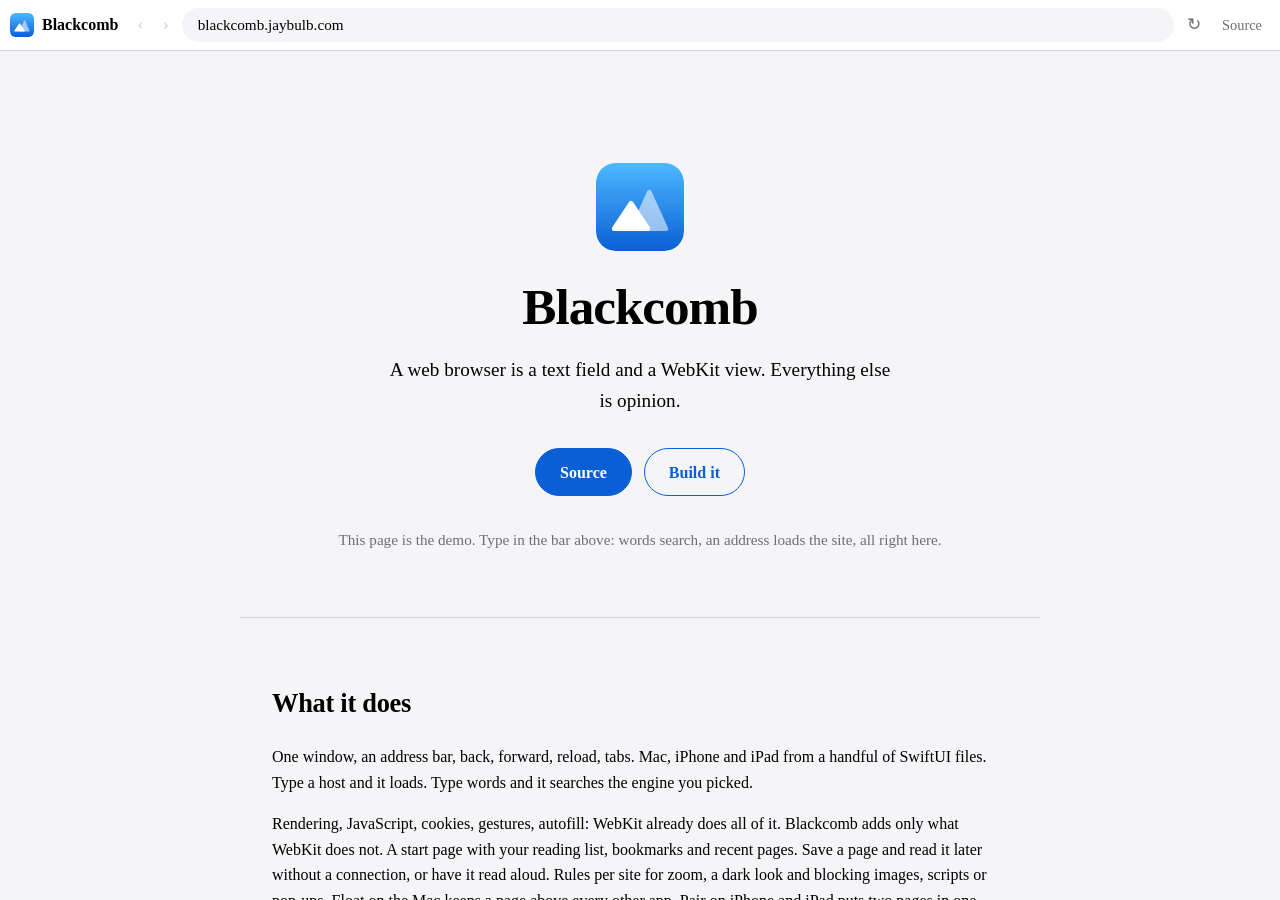
==== landing/index.html @ 0fa25cb9 "Blue mountain icon (Icon Composer, two layers), landing in the Apple system Icon: two peaks, back pe" ====
<!DOCTYPE html>
<html lang="en">
<head>
<meta charset="UTF-8">
<meta name="viewport" content="width=device-width, initial-scale=1.0">
<title>Blackcomb — a web browser</title>
<meta name="description" content="A WebKit browser for Mac, iPhone and iPad. Address bar, back, forward, reload, tabs. Nothing else until there's a reason. This page is the demo.">
<meta name="theme-color" content="#f5f5f7">
<meta property="og:title" content="Blackcomb — a web browser">
<meta property="og:description" content="A text field and a WebKit view. Mac, iPhone, iPad.">
<meta property="og:type" content="website">
<meta property="og:url" content="https://blackcomb.jaybulb.com">
<meta name="twitter:card" content="summary_large_image">
<meta name="twitter:title" content="Blackcomb — a web browser">
<meta name="twitter:description" content="A text field and a WebKit view. Mac, iPhone, iPad.">
<link rel="canonical" href="https://blackcomb.jaybulb.com">
<link rel="icon" href="icon.svg" type="image/svg+xml">
<style>
@import url("https://jaybulb.com/tokens.css");
:root{--ink:#1d1d1f;--paper:#f5f5f7;--bar:#fff;--field:#f5f5f7;--dim:#6e6e73;--border:#d2d2d7;--accent:#0a5fd6;}
@media (prefers-color-scheme: dark){:root:not([data-theme="light"]){--bar:#1c1c1e;--field:#2c2c2e;--dim:#98989d;--border:#38383a;--accent:#2997ff;}}
:root[data-theme="dark"]{--bar:#1c1c1e;--field:#2c2c2e;--dim:#98989d;--border:#38383a;--accent:#2997ff;}
*{margin:0;padding:0;box-sizing:border-box}
html,body{height:100%}
body{background:var(--bg);color:var(--text);font-family:var(--font-body);-webkit-font-smoothing:antialiased;display:flex;flex-direction:column}
.bar{display:flex;align-items:center;gap:6px;padding:8px 10px;background:var(--bar);border-bottom:1px solid var(--border);flex:none}
.bar .brand{display:flex;align-items:center;gap:8px;font-weight:600;margin-right:6px;color:var(--text);text-decoration:none}
.bar .brand img{width:24px;height:24px;border-radius:22%}
.bar button{background:none;border:0;color:var(--dim);font:inherit;font-size:1.05rem;cursor:pointer;padding:4px 7px;border-radius:6px;line-height:1}
.bar button:hover{background:var(--field);color:var(--text)}
.bar button:disabled{opacity:.35;cursor:default;background:none}
.bar input{flex:1;min-width:0;background:var(--field);border:0;border-radius:999px;padding:8px 16px;color:var(--text);font:inherit;font-size:.95rem;outline:none}
.bar input:focus{box-shadow:0 0 0 4px color-mix(in srgb,var(--accent) 30%,transparent)}
.bar .src{color:var(--dim);font-size:.9rem;text-decoration:none;padding:4px 8px;border-radius:6px}
.bar .src:hover{background:var(--field);color:var(--text)}
iframe{flex:1;width:100%;border:0;background:#fff}
@media (max-width:560px){.bar .brand span,.bar .src{display:none}}
</style>
</head>
<body>
<form class="bar" id="bar" role="navigation" aria-label="Browser bar">
  <a class="brand" href="/" aria-label="Blackcomb home"><img src="icon.svg" alt=""><span>Blackcomb</span></a>
  <button type="button" id="back" aria-label="Back">‹</button>
  <button type="button" id="fwd" aria-label="Forward">›</button>
  <input id="addr" value="blackcomb.jaybulb.com" aria-label="Search or enter address" autocomplete="off" autocapitalize="off" spellcheck="false" placeholder="Search or enter address">
  <button type="submit" id="go" aria-label="Reload">↻</button>
  <a class="src" href="https://github.com/nulljosh/blackcomb">Source</a>
</form>
<iframe id="page" src="start.html" title="Blackcomb" sandbox="allow-scripts allow-forms allow-popups allow-top-navigation-by-user-activation"></iframe>
<script>
// Mirrors resolve() in BlackcombApp.swift; Wikipedia stands in for the search engine because DuckDuckGo refuses framing.
function resolve(s){s=s.trim();if(!s)return null;if(s.includes('://'))return s;if(!s.includes(' ')&&s.includes('.'))return 'https://'+s;return 'https://en.wikipedia.org/wiki/Special:Search?search='+encodeURIComponent(s)}
const f=document.getElementById('bar'),a=document.getElementById('addr'),p=document.getElementById('page');
const hist=['start.html'];let i=0;
// Any address loads through /go, which strips the headers that block framing (see worker/index.js). Search stays on Wikipedia.
function show(u){p.removeAttribute('srcdoc');p.src=u==='start.html'?u:'/go?u='+encodeURIComponent(u);a.value=u==='start.html'?'blackcomb.jaybulb.com':u.replace(/^https?:\/\//,'');document.getElementById('back').disabled=i===0;document.getElementById('fwd').disabled=i===hist.length-1}
function nav(u){hist.splice(i+1);hist.push(u);i=hist.length-1;show(u);a.blur()}
f.addEventListener('submit',e=>{e.preventDefault();const u=resolve(a.value);if(u)nav(u)});
addEventListener('message',e=>{const u=e.data&&e.data.blackcomb;if(e.source===p.contentWindow&&typeof u==='string'&&/^https?:/.test(u))nav(u)});
document.getElementById('back').addEventListener('click',()=>{if(i>0){i--;show(hist[i])}});
document.getElementById('fwd').addEventListener('click',()=>{if(i<hist.length-1){i++;show(hist[i])}});
a.addEventListener('focus',()=>a.select());
show('start.html');
</script>
</body>
</html>
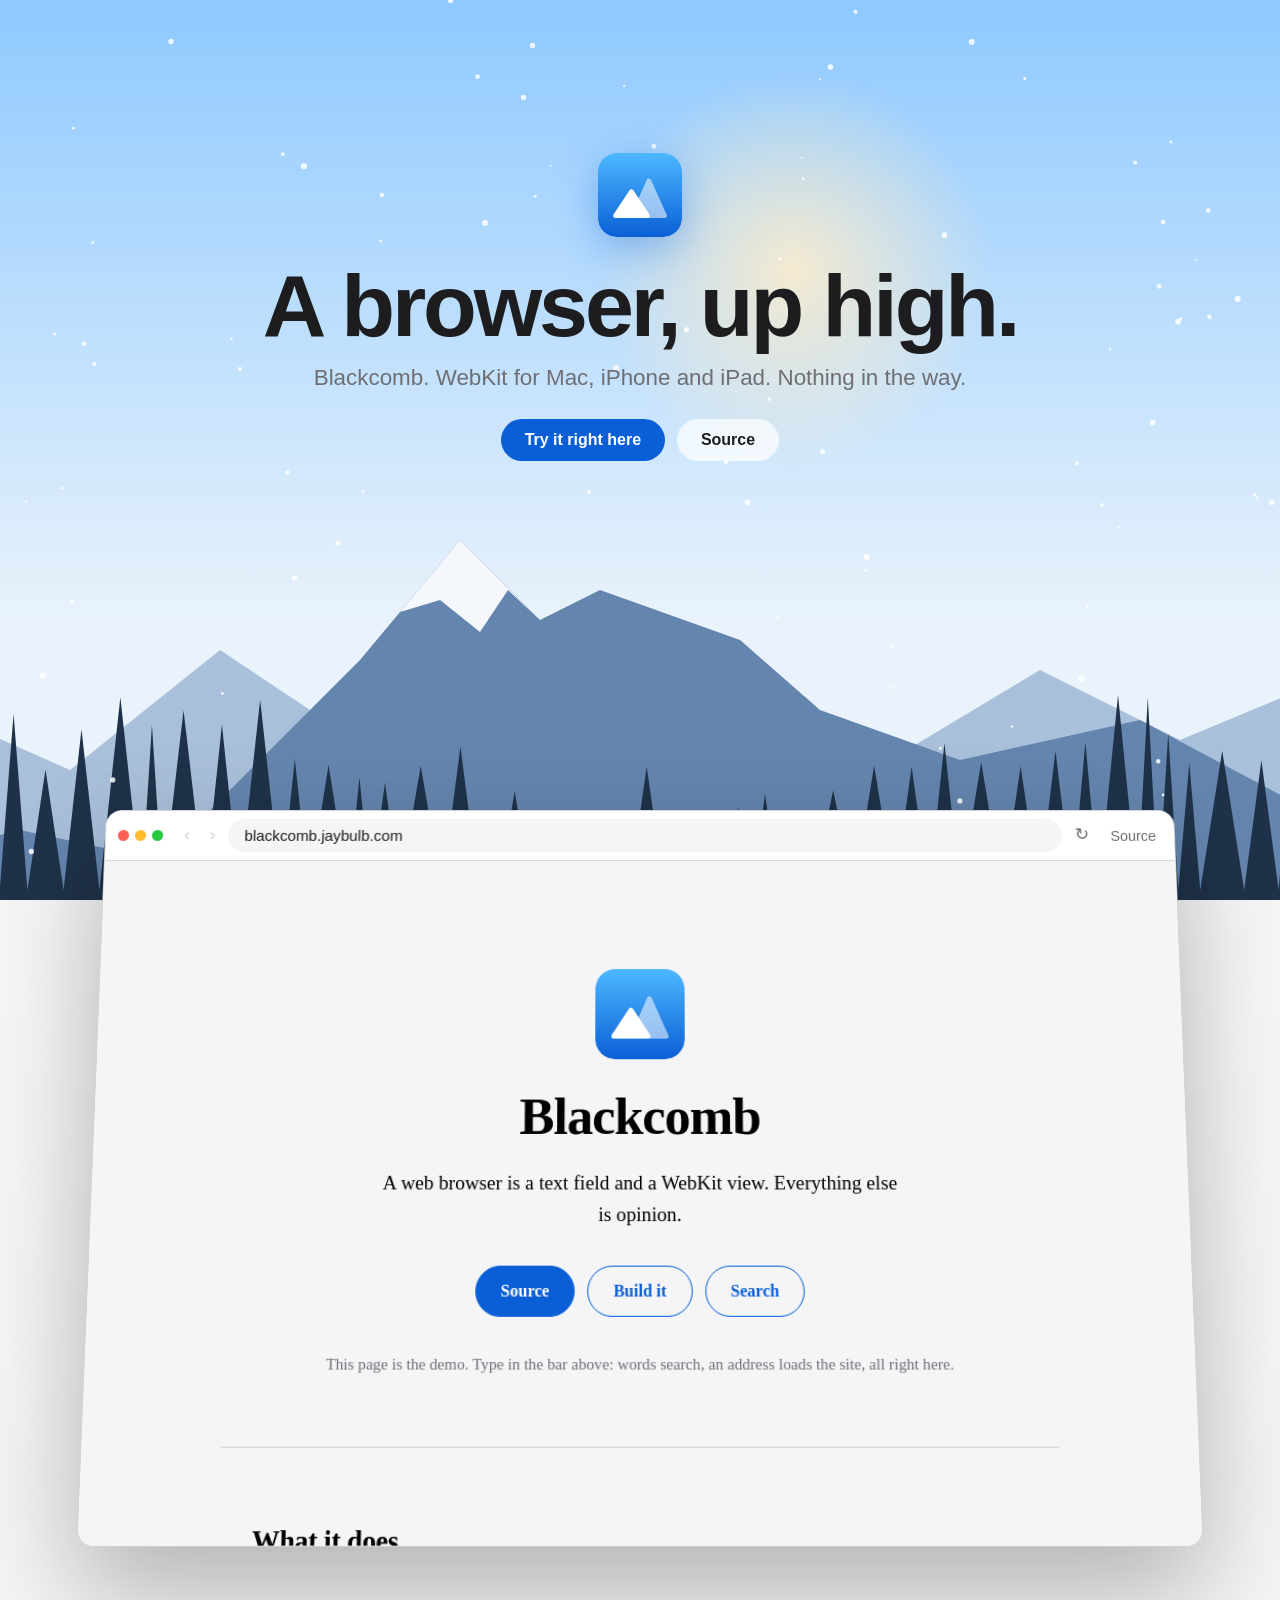
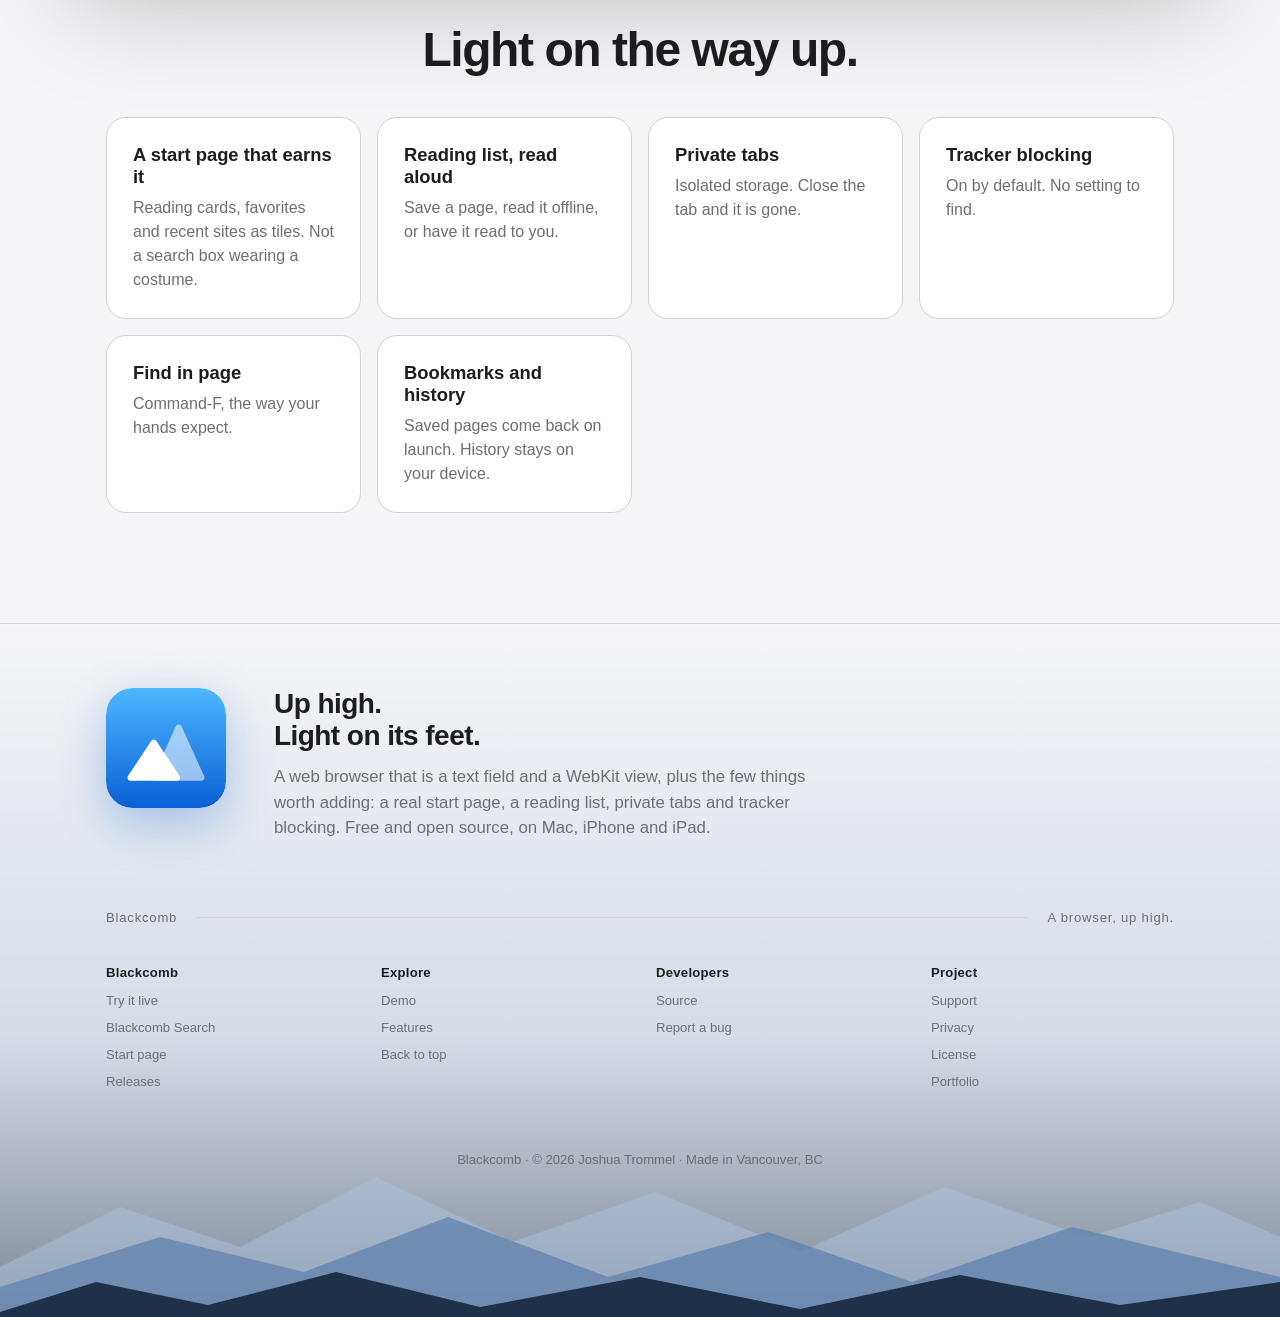
==== commit cc56525c: "Landing: mountain hero with parallax and snow, feature cards, shaded footer Co-Authored-By: Claude S" ====
--- a/landing/index.html
+++ b/landing/index.html
@@ -17,29 +17,93 @@
 <link rel="icon" href="icon.svg" type="image/svg+xml">
 <style>
 @import url("https://jaybulb.com/tokens.css");
-:root{--ink:#1d1d1f;--paper:#f5f5f7;--bar:#fff;--field:#f5f5f7;--dim:#6e6e73;--border:#d2d2d7;--accent:#0a5fd6;}
-@media (prefers-color-scheme: dark){:root:not([data-theme="light"]){--bar:#1c1c1e;--field:#2c2c2e;--dim:#98989d;--border:#38383a;--accent:#2997ff;}}
-:root[data-theme="dark"]{--bar:#1c1c1e;--field:#2c2c2e;--dim:#98989d;--border:#38383a;--accent:#2997ff;}
+:root{--ink:#1d1d1f;--paper:#f5f5f7;--bar:#fff;--field:#f5f5f7;--dim:#6e6e73;--border:#d2d2d7;--accent:#0a5fd6;
+--sky1:#8ec9ff;--sky2:#eaf3fb;--far:#a9c0da;--mid:#6485ae;--snow:#f4f8fc;--near:#1e3148;--glow:rgba(255,236,200,.85)}
+@media (prefers-color-scheme: dark){:root:not([data-theme="light"]){--bar:#1c1c1e;--field:#2c2c2e;--dim:#98989d;--border:#38383a;--accent:#2997ff;--ink:#f5f5f7;--paper:#000;
+--sky1:#070d1f;--sky2:#26406e;--far:#2b3f66;--mid:#1c2b4a;--snow:#9fb4d6;--near:#070b14;--glow:rgba(120,160,255,.35)}}
+:root[data-theme="dark"]{--bar:#1c1c1e;--field:#2c2c2e;--dim:#98989d;--border:#38383a;--accent:#2997ff;--ink:#f5f5f7;--paper:#000;
+--sky1:#070d1f;--sky2:#26406e;--far:#2b3f66;--mid:#1c2b4a;--snow:#9fb4d6;--near:#070b14;--glow:rgba(120,160,255,.35)}
 *{margin:0;padding:0;box-sizing:border-box}
-html,body{height:100%}
-body{background:var(--bg);color:var(--text);font-family:var(--font-body);-webkit-font-smoothing:antialiased;display:flex;flex-direction:column}
+html{scroll-behavior:smooth}
+body{background:var(--paper);color:var(--ink);font-family:var(--font-body,-apple-system,BlinkMacSystemFont,"SF Pro Text",Helvetica,sans-serif);-webkit-font-smoothing:antialiased}
+a{color:inherit}
+/* hero */
+.hero{position:relative;height:100vh;min-height:560px;overflow:hidden;background:linear-gradient(var(--sky1),var(--sky2) 70%);isolation:isolate}
+.hero svg,.hero canvas{position:absolute;inset:0;width:100%;height:100%}
+.layer{will-change:transform;transform:translate3d(var(--x,0),var(--y,0),0)}
+.sun{position:absolute;left:62%;top:30%;width:46vmin;height:46vmin;margin:-23vmin;border-radius:50%;background:radial-gradient(var(--glow),transparent 68%);will-change:transform;transform:translate3d(var(--x,0),var(--y,0),0)}
+.far{fill:var(--far)}.mid{fill:var(--mid)}.cap{fill:var(--snow)}.near{fill:var(--near)}
+.copy{position:absolute;left:0;right:0;top:17vh;text-align:center;padding:0 16px;z-index:2;transform:translate3d(0,var(--y,0),0);opacity:var(--o,1);will-change:transform,opacity}
+.copy img{width:84px;height:84px;border-radius:22%;box-shadow:0 12px 40px rgba(10,95,214,.35)}
+h1{font-size:clamp(2.6rem,8vw,5.5rem);font-weight:700;letter-spacing:-.035em;line-height:1.02;margin-top:20px}
+.copy p{font-size:clamp(1.05rem,2.4vw,1.4rem);color:var(--dim);margin-top:14px}
+.cta{display:flex;gap:12px;justify-content:center;margin-top:28px;flex-wrap:wrap}
+.btn{display:inline-block;padding:12px 24px;border-radius:999px;font-weight:600;text-decoration:none;background:var(--accent);color:#fff}
+.btn.ghost{background:color-mix(in srgb,var(--bar) 70%,transparent);color:var(--ink);backdrop-filter:blur(14px);-webkit-backdrop-filter:blur(14px)}
+.hint{position:absolute;bottom:22px;left:0;right:0;text-align:center;font-size:.85rem;color:#fff;opacity:.8;z-index:2;animation:bob 2.4s ease-in-out infinite}
+@keyframes bob{50%{transform:translateY(6px)}}
+/* demo window */
+.demo{max-width:1100px;margin:-90px auto 0;padding:0 16px;position:relative;z-index:3}
+.win{height:min(78vh,720px);display:flex;flex-direction:column;border-radius:16px;overflow:hidden;border:1px solid var(--border);background:var(--bar);box-shadow:0 40px 100px rgba(0,0,0,.28);transform:perspective(1400px) rotateX(var(--tilt,0deg));transform-origin:50% 0}
 .bar{display:flex;align-items:center;gap:6px;padding:8px 10px;background:var(--bar);border-bottom:1px solid var(--border);flex:none}
-.bar .brand{display:flex;align-items:center;gap:8px;font-weight:600;margin-right:6px;color:var(--text);text-decoration:none}
-.bar .brand img{width:24px;height:24px;border-radius:22%}
+.dots{display:flex;gap:6px;margin:0 8px 0 2px}.dots i{width:11px;height:11px;border-radius:50%;background:#ff5f57}.dots i:nth-child(2){background:#febc2e}.dots i:nth-child(3){background:#28c840}
 .bar button{background:none;border:0;color:var(--dim);font:inherit;font-size:1.05rem;cursor:pointer;padding:4px 7px;border-radius:6px;line-height:1}
-.bar button:hover{background:var(--field);color:var(--text)}
+.bar button:hover{background:var(--field);color:var(--ink)}
 .bar button:disabled{opacity:.35;cursor:default;background:none}
-.bar input{flex:1;min-width:0;background:var(--field);border:0;border-radius:999px;padding:8px 16px;color:var(--text);font:inherit;font-size:.95rem;outline:none}
+.bar input{flex:1;min-width:0;background:var(--field);border:0;border-radius:999px;padding:8px 16px;color:var(--ink);font:inherit;font-size:.95rem;outline:none}
 .bar input:focus{box-shadow:0 0 0 4px color-mix(in srgb,var(--accent) 30%,transparent)}
 .bar .src{color:var(--dim);font-size:.9rem;text-decoration:none;padding:4px 8px;border-radius:6px}
-.bar .src:hover{background:var(--field);color:var(--text)}
+.bar .src:hover{background:var(--field);color:var(--ink)}
 iframe{flex:1;width:100%;border:0;background:#fff}
-@media (max-width:560px){.bar .brand span,.bar .src{display:none}}
+/* features */
+.feat{max-width:1100px;margin:110px auto 0;padding:0 16px}
+.feat h2{font-size:clamp(1.8rem,5vw,3rem);letter-spacing:-.03em;text-align:center}
+.grid{display:grid;grid-template-columns:repeat(auto-fit,minmax(250px,1fr));gap:16px;margin-top:40px}
+.card{background:var(--bar);border:1px solid var(--border);border-radius:20px;padding:26px}
+.card h3{font-size:1.15rem}.card p{color:var(--dim);margin-top:8px;line-height:1.5}
+footer{margin-top:110px;position:relative;overflow:hidden;text-align:center;border-top:1px solid var(--border);font-size:.82rem;color:var(--dim);background:linear-gradient(var(--paper),color-mix(in srgb,var(--mid) 22%,var(--paper)) 60%,color-mix(in srgb,var(--near) 55%,var(--paper)));padding:64px 0 0}
+footer>*{position:relative;z-index:1}
+.foot-story{display:grid;grid-template-columns:120px 1fr;gap:48px;align-items:start;max-width:1100px;margin:0 auto;padding:0 16px 56px;text-align:left}
+.foot-story img{width:120px;height:120px;border-radius:22%;box-shadow:0 16px 48px rgba(10,95,214,.3)}
+.foot-story h2{font-size:1.75rem;line-height:1.15;font-weight:600;letter-spacing:-.02em;color:var(--ink);margin-bottom:12px}
+.foot-story p{max-width:60ch;font-size:1.05rem;line-height:1.5}
+.foot-rule{display:flex;align-items:center;gap:20px;max-width:1100px;margin:0 auto;padding:14px 16px 40px;letter-spacing:.06em;font-weight:500}
+.foot-rule::before{content:"";order:1;flex:1;height:1px;background:var(--border)}.foot-rule>:first-child{order:0}.foot-rule>:last-child{order:2}
+.foot-dir{display:grid;grid-template-columns:repeat(4,1fr);gap:40px 32px;max-width:1100px;margin:0 auto;padding:0 16px 56px;text-align:left}
+.foot-col h3{font-size:.82rem;font-weight:600;color:var(--ink);letter-spacing:.02em;margin-bottom:8px}
+.foot-col ul{list-style:none}.foot-col li{margin:2px 0}
+.foot-col a{display:inline-block;padding:5px 0;color:var(--dim);text-decoration:none}
+.foot-col a:hover{color:var(--ink);text-decoration:underline}
+.foot-bar{padding:0 16px 150px;max-width:1100px;margin:0 auto}
+.foot-scene{position:absolute;left:0;right:0;bottom:0;width:100%;height:170px;z-index:0;display:block}
+.foot-scene .f1{fill:var(--far);opacity:.55}.foot-scene .f2{fill:var(--mid);opacity:.8}.foot-scene .f3{fill:var(--near)}
+@media (max-width:760px){.foot-story{grid-template-columns:1fr;gap:24px}.foot-story img{width:80px;height:80px}.foot-dir{grid-template-columns:repeat(2,1fr)}.foot-rule{flex-wrap:wrap;justify-content:center;gap:10px 16px}.foot-rule::before{order:-1;flex-basis:100%}}
+.rv{opacity:0;transform:translateY(28px);transition:opacity .7s,transform .7s}.rv.in{opacity:1;transform:none}
+@media (max-width:560px){.bar .src,.dots{display:none}.demo{margin-top:-60px}}
+@media (prefers-reduced-motion:reduce){.rv{opacity:1;transform:none;transition:none}.hint{animation:none}.layer,.sun,.copy,.win{transform:none!important}}
 </style>
 </head>
-<body>
+<body id="top">
+<header class="hero" id="hero">
+  <div class="sun" data-s="0.05"></div>
+  <svg viewBox="0 0 1600 900" preserveAspectRatio="xMidYMax slice" aria-hidden="true">
+    <g class="layer" data-s="0.12" data-m="6"><g transform="translate(0 290)"><path class="far" d="M-60 520 L140 440 L230 480 L380 360 L470 420 L620 330 L760 450 L900 390 L1050 470 L1200 380 L1340 450 L1460 400 L1660 470 L1660 1000 L-60 1000Z"/></g></g>
+    <g class="layer" data-s="0.22" data-m="14"><g transform="translate(0 240)"><path class="mid" d="M-60 650 L180 590 L320 620 L520 420 L620 300 L700 380 L760 350 L900 400 L980 470 L1120 520 L1300 480 L1450 560 L1660 540 L1660 1000 L-60 1000Z"/><path class="cap" d="M620 300 L560 372 L600 360 L640 392 L668 350 L700 380Z"/></g></g>
+    <g class="layer" data-s="0.34" data-m="26"><g transform="translate(0 130)"><path class="near" id="trees"/></g></g>
+  </svg>
+  <canvas id="snow"></canvas>
+  <div class="copy" id="copy">
+    <img src="icon.svg" alt="">
+    <h1>A browser, up high.</h1>
+    <p>Blackcomb. WebKit for Mac, iPhone and iPad. Nothing in the way.</p>
+    <div class="cta"><a class="btn" href="#try">Try it right here</a><a class="btn ghost" href="https://github.com/nulljosh/blackcomb">Source</a></div>
+  </div>
+  <div class="hint">scroll</div>
+</header>
+<main>
+<section class="demo" id="try"><div class="win" id="win">
 <form class="bar" id="bar" role="navigation" aria-label="Browser bar">
-  <a class="brand" href="/" aria-label="Blackcomb home"><img src="icon.svg" alt=""><span>Blackcomb</span></a>
+  <span class="dots" aria-hidden="true"><i></i><i></i><i></i></span>
   <button type="button" id="back" aria-label="Back">‹</button>
   <button type="button" id="fwd" aria-label="Forward">›</button>
   <input id="addr" value="blackcomb.jaybulb.com" aria-label="Search or enter address" autocomplete="off" autocapitalize="off" spellcheck="false" placeholder="Search or enter address">
@@ -47,7 +111,75 @@
   <a class="src" href="https://github.com/nulljosh/blackcomb">Source</a>
 </form>
 <iframe id="page" src="start.html" title="Blackcomb" sandbox="allow-scripts allow-forms allow-popups allow-top-navigation-by-user-activation"></iframe>
+</div></section>
+<section class="feat" id="features">
+  <h2 class="rv">Light on the way up.</h2>
+  <div class="grid">
+    <div class="card rv"><h3>A start page that earns it</h3><p>Reading cards, favorites and recent sites as tiles. Not a search box wearing a costume.</p></div>
+    <div class="card rv"><h3>Reading list, read aloud</h3><p>Save a page, read it offline, or have it read to you.</p></div>
+    <div class="card rv"><h3>Private tabs</h3><p>Isolated storage. Close the tab and it is gone.</p></div>
+    <div class="card rv"><h3>Tracker blocking</h3><p>On by default. No setting to find.</p></div>
+    <div class="card rv"><h3>Find in page</h3><p>Command-F, the way your hands expect.</p></div>
+    <div class="card rv"><h3>Bookmarks and history</h3><p>Saved pages come back on launch. History stays on your device.</p></div>
+  </div>
+</section>
+</main>
+<footer>
+  <section class="foot-story" aria-label="About Blackcomb">
+    <img src="icon.svg" alt="" loading="lazy">
+    <div><h2>Up high.<br>Light on its feet.</h2>
+    <p>A web browser that is a text field and a WebKit view, plus the few things worth adding: a real start page, a reading list, private tabs and tracker blocking. Free and open source, on Mac, iPhone and iPad.</p></div>
+  </section>
+  <div class="foot-rule" aria-hidden="true"><span>Blackcomb</span><span>A browser, up high.</span></div>
+  <nav class="foot-dir" aria-label="Footer">
+    <div class="foot-col"><h3>Blackcomb</h3><ul>
+      <li><a href="#try">Try it live</a></li>
+      <li><a href="search.html">Blackcomb Search</a></li>
+      <li><a href="start.html">Start page</a></li>
+      <li><a href="https://github.com/nulljosh/blackcomb/releases">Releases</a></li></ul></div>
+    <div class="foot-col"><h3>Explore</h3><ul>
+      <li><a href="#try">Demo</a></li>
+      <li><a href="#features">Features</a></li>
+      <li><a href="#top">Back to top</a></li></ul></div>
+    <div class="foot-col"><h3>Developers</h3><ul>
+      <li><a href="https://github.com/nulljosh/blackcomb">Source</a></li>
+      <li><a href="https://github.com/nulljosh/blackcomb/issues">Report a bug</a></li></ul></div>
+    <div class="foot-col"><h3>Project</h3><ul>
+      <li><a href="support.html">Support</a></li>
+      <li><a href="privacy.html">Privacy</a></li>
+      <li><a href="https://github.com/nulljosh/blackcomb/blob/main/LICENSE">License</a></li>
+      <li><a href="https://jaybulb.com">Portfolio</a></li></ul></div>
+  </nav>
+  <div class="foot-bar"><p>Blackcomb &middot; &copy; 2026 Joshua Trommel &middot; Made in Vancouver, BC</p></div>
+  <svg class="foot-scene" viewBox="0 0 1600 170" preserveAspectRatio="none" aria-hidden="true">
+    <path class="f1" d="M0 120 L150 60 L300 100 L470 30 L640 95 L820 45 L1000 105 L1180 40 L1360 90 L1500 55 L1600 90 V170 H0Z"/>
+    <path class="f2" d="M0 140 L200 90 L380 125 L560 70 L760 130 L960 85 L1140 135 L1340 80 L1600 130 V170 H0Z"/>
+    <path class="f3" d="M0 165 L120 135 L260 158 L420 125 L600 160 L800 130 L1000 162 L1200 128 L1400 158 L1600 135 V170 H0Z"/>
+  </svg>
+</footer>
 <script>
+// Hero: jagged tree line, snow, scroll + pointer parallax. All skipped under reduced motion.
+const rm=matchMedia('(prefers-reduced-motion: reduce)').matches;
+(function(){let d='M-60 1000 L-60 760',x=-60,r=7;const n=()=>(r=r*16807%2147483647)/2147483647;
+while(x<1660){const w=18+n()*26,h=40+n()*90+(Math.sin(x/170)+1)*40;d+=` L${x+w/2} ${760-h} L${x+w} 760`;x+=w}
+document.getElementById('trees').setAttribute('d',d+' L1660 1000Z')})();
+const L=[...document.querySelectorAll('.layer,.sun')],copy=document.getElementById('copy'),win=document.getElementById('win'),hero=document.getElementById('hero');
+let mx=0,tick=0;
+function frame(){tick=0;const y=scrollY,h=hero.offsetHeight;if(y>h*1.2)return;
+for(const e of L){e.style.setProperty('--y',(y*e.dataset.s)+'px');e.style.setProperty('--x',(mx*(e.dataset.m||0))+'px')}
+copy.style.setProperty('--y',(y*.45)+'px');copy.style.setProperty('--o',Math.max(0,1-y/(h*.6)));
+win.style.setProperty('--tilt',Math.max(0,6-6*Math.min(1,Math.max(0,(y-h*.3)/(h*.6))))+'deg')}
+if(!rm){const q=()=>tick||(tick=requestAnimationFrame(frame));addEventListener('scroll',q,{passive:true});hero.addEventListener('pointermove',e=>{mx=e.clientX/innerWidth-.5;q()});frame()}
+// snow
+const c=document.getElementById('snow'),g=c.getContext('2d');let W,H;const F=[];
+function size(){W=c.width=hero.clientWidth;H=c.height=hero.clientHeight}size();addEventListener('resize',size);
+if(!rm){for(let i=0;i<90;i++)F.push({x:Math.random(),y:Math.random(),r:1+Math.random()*2.2,v:.15+Math.random()*.5});
+(function loop(){g.clearRect(0,0,W,H);g.fillStyle='rgba(255,255,255,.85)';
+for(const f of F){f.y+=f.v/H*1.6;f.x+=Math.sin(f.y*9+f.r)*.0005;if(f.y>1){f.y=0;f.x=Math.random()}g.beginPath();g.arc(f.x*W,f.y*H,f.r,0,7);g.fill()}
+requestAnimationFrame(loop)})()}
+// reveal
+const io=new IntersectionObserver(es=>es.forEach(e=>{if(e.isIntersecting){e.target.classList.add('in');io.unobserve(e.target)}}),{threshold:.15});
+document.querySelectorAll('.rv').forEach((e,i)=>{e.style.transitionDelay=(i%3)*90+'ms';io.observe(e)});
 // Mirrors resolve() in BlackcombApp.swift; Wikipedia stands in for the search engine because DuckDuckGo refuses framing.
 function resolve(s){s=s.trim();if(!s)return null;if(s.includes('://'))return s;if(!s.includes(' ')&&s.includes('.'))return 'https://'+s;return 'https://en.wikipedia.org/wiki/Special:Search?search='+encodeURIComponent(s)}
 const f=document.getElementById('bar'),a=document.getElementById('addr'),p=document.getElementById('page');
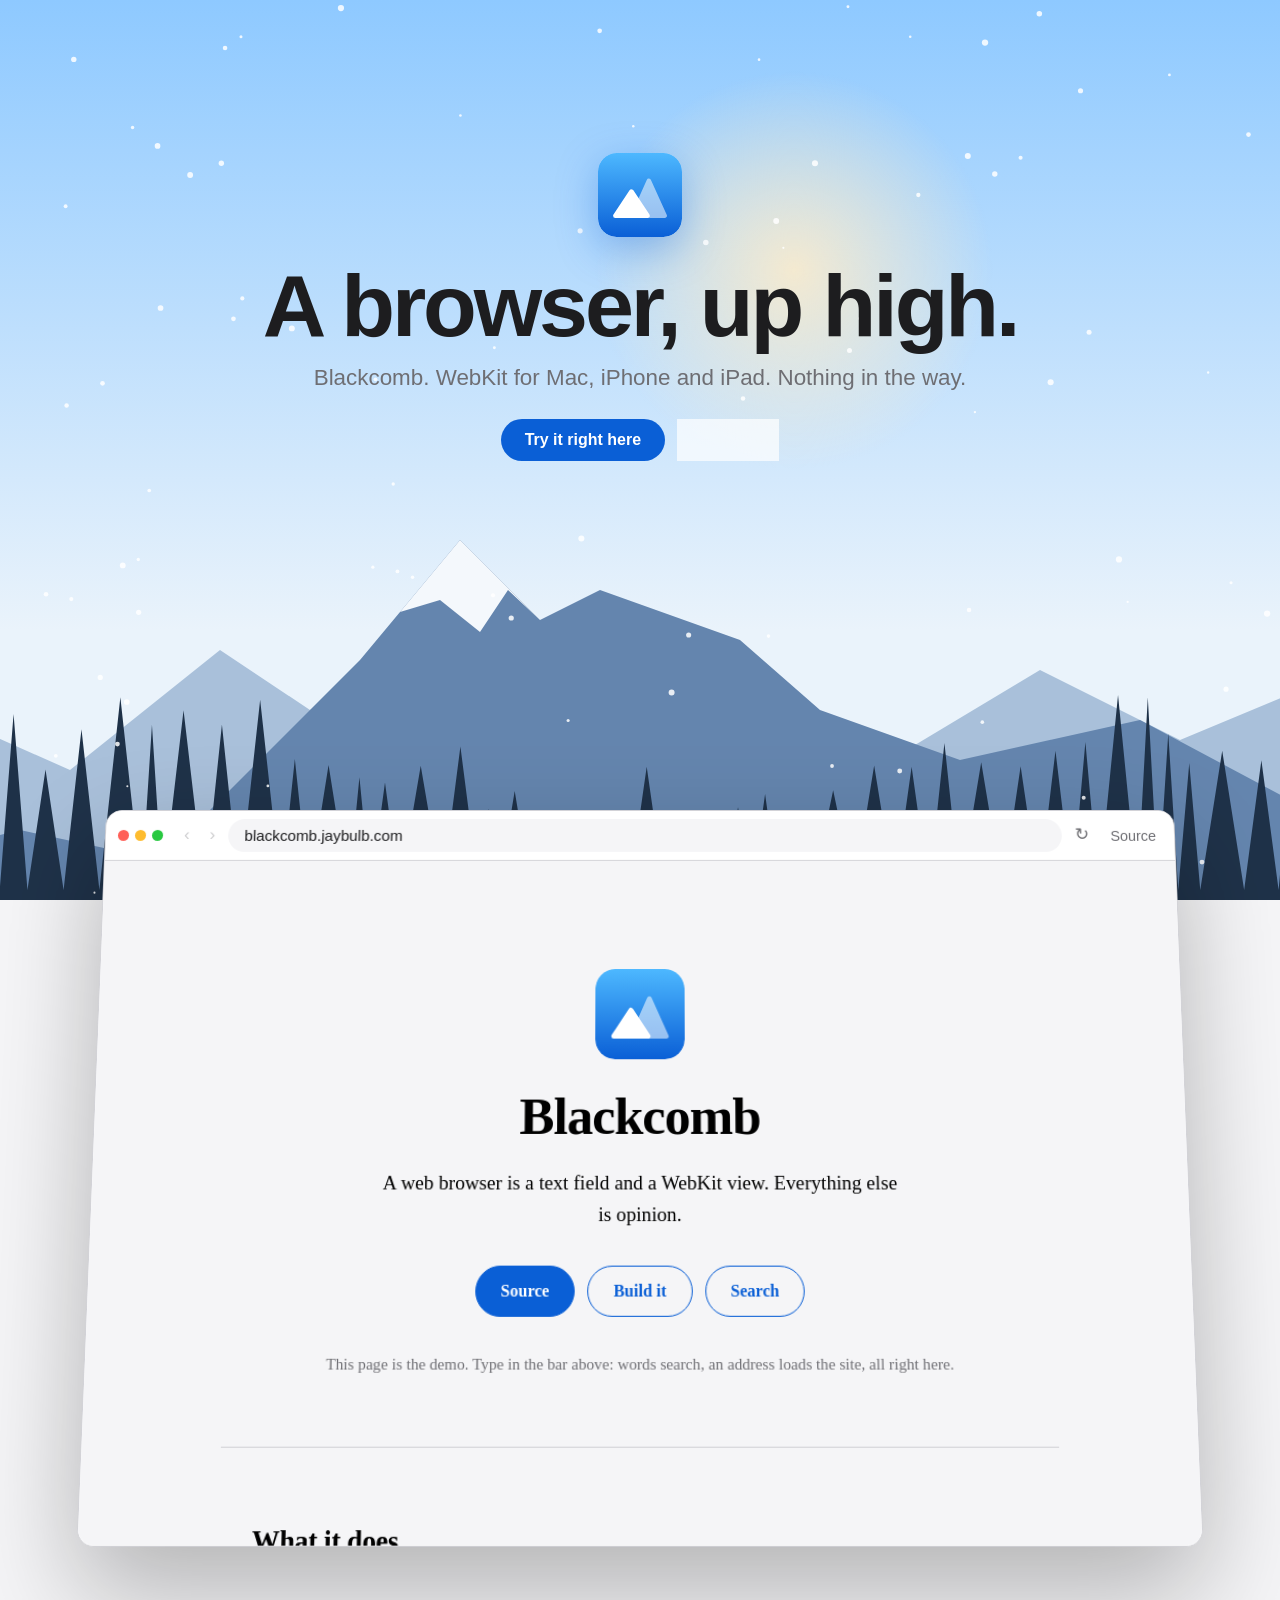
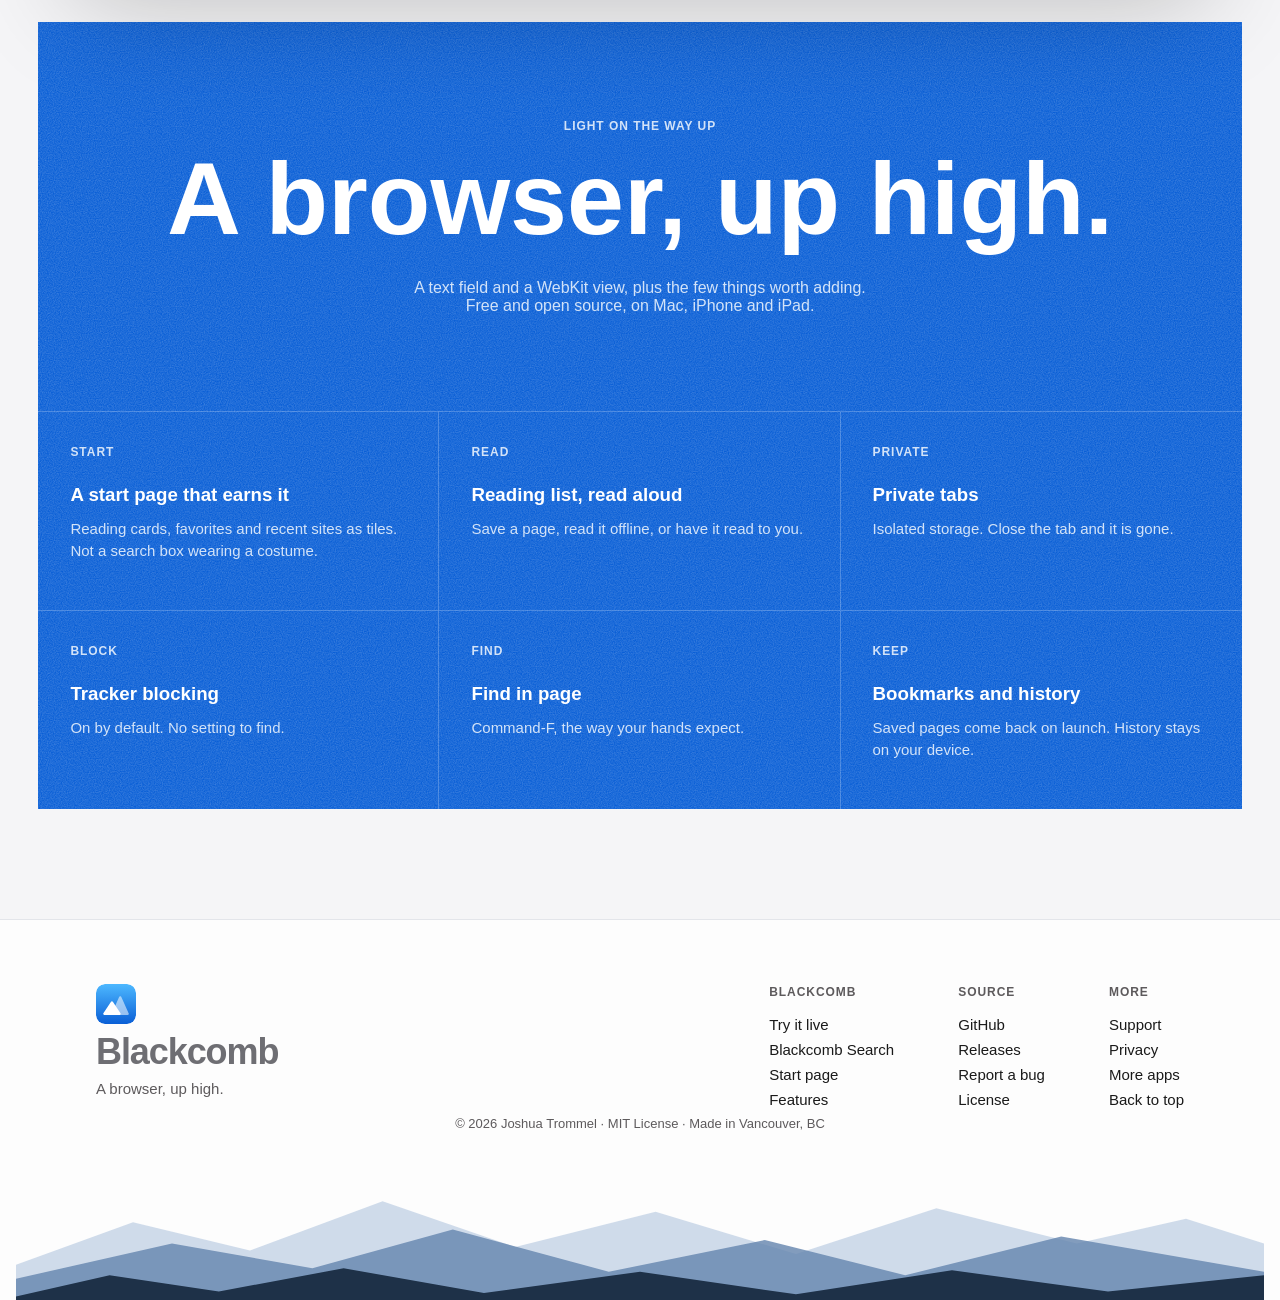
==== commit 2f345acd: "Landing: Hermes-style features band and footer, mountain hero kept Co-Authored-By: Claude Opus 5.5 <" ====
--- a/landing/index.html
+++ b/landing/index.html
@@ -82,6 +82,7 @@
 @media (max-width:560px){.bar .src,.dots{display:none}.demo{margin-top:-60px}}
 @media (prefers-reduced-motion:reduce){.rv{opacity:1;transform:none;transition:none}.hint{animation:none}.layer,.sun,.copy,.win{transform:none!important}}
 </style>
+<link rel="stylesheet" href="sections.css">
 </head>
 <body id="top">
 <header class="hero" id="hero">
@@ -112,45 +113,32 @@
 </form>
 <iframe id="page" src="start.html" title="Blackcomb" sandbox="allow-scripts allow-forms allow-popups allow-top-navigation-by-user-activation"></iframe>
 </div></section>
-<section class="feat" id="features">
-  <h2 class="rv">Light on the way up.</h2>
-  <div class="grid">
-    <div class="card rv"><h3>A start page that earns it</h3><p>Reading cards, favorites and recent sites as tiles. Not a search box wearing a costume.</p></div>
-    <div class="card rv"><h3>Reading list, read aloud</h3><p>Save a page, read it offline, or have it read to you.</p></div>
-    <div class="card rv"><h3>Private tabs</h3><p>Isolated storage. Close the tab and it is gone.</p></div>
-    <div class="card rv"><h3>Tracker blocking</h3><p>On by default. No setting to find.</p></div>
-    <div class="card rv"><h3>Find in page</h3><p>Command-F, the way your hands expect.</p></div>
-    <div class="card rv"><h3>Bookmarks and history</h3><p>Saved pages come back on launch. History stays on your device.</p></div>
+<section class="band" id="features">
+  <div class="band-head"><div class="band-copy">
+    <p class="label">Light on the way up</p>
+    <h2>A browser, up high.</h2>
+    <p>A text field and a WebKit view, plus the few things worth adding. Free and open source, on Mac, iPhone and iPad.</p>
+  </div></div>
+  <div class="cells">
+    <article class="cell"><p class="label">Start</p><h3>A start page that earns it</h3><p>Reading cards, favorites and recent sites as tiles. Not a search box wearing a costume.</p></article>
+    <article class="cell"><p class="label">Read</p><h3>Reading list, read aloud</h3><p>Save a page, read it offline, or have it read to you.</p></article>
+    <article class="cell"><p class="label">Private</p><h3>Private tabs</h3><p>Isolated storage. Close the tab and it is gone.</p></article>
+    <article class="cell"><p class="label">Block</p><h3>Tracker blocking</h3><p>On by default. No setting to find.</p></article>
+    <article class="cell"><p class="label">Find</p><h3>Find in page</h3><p>Command-F, the way your hands expect.</p></article>
+    <article class="cell"><p class="label">Keep</p><h3>Bookmarks and history</h3><p>Saved pages come back on launch. History stays on your device.</p></article>
   </div>
 </section>
 </main>
-<footer>
-  <section class="foot-story" aria-label="About Blackcomb">
-    <img src="icon.svg" alt="" loading="lazy">
-    <div><h2>Up high.<br>Light on its feet.</h2>
-    <p>A web browser that is a text field and a WebKit view, plus the few things worth adding: a real start page, a reading list, private tabs and tracker blocking. Free and open source, on Mac, iPhone and iPad.</p></div>
-  </section>
-  <div class="foot-rule" aria-hidden="true"><span>Blackcomb</span><span>A browser, up high.</span></div>
-  <nav class="foot-dir" aria-label="Footer">
-    <div class="foot-col"><h3>Blackcomb</h3><ul>
-      <li><a href="#try">Try it live</a></li>
-      <li><a href="search.html">Blackcomb Search</a></li>
-      <li><a href="start.html">Start page</a></li>
-      <li><a href="https://github.com/nulljosh/blackcomb/releases">Releases</a></li></ul></div>
-    <div class="foot-col"><h3>Explore</h3><ul>
-      <li><a href="#try">Demo</a></li>
-      <li><a href="#features">Features</a></li>
-      <li><a href="#top">Back to top</a></li></ul></div>
-    <div class="foot-col"><h3>Developers</h3><ul>
-      <li><a href="https://github.com/nulljosh/blackcomb">Source</a></li>
-      <li><a href="https://github.com/nulljosh/blackcomb/issues">Report a bug</a></li></ul></div>
-    <div class="foot-col"><h3>Project</h3><ul>
-      <li><a href="support.html">Support</a></li>
-      <li><a href="privacy.html">Privacy</a></li>
-      <li><a href="https://github.com/nulljosh/blackcomb/blob/main/LICENSE">License</a></li>
-      <li><a href="https://jaybulb.com">Portfolio</a></li></ul></div>
-  </nav>
-  <div class="foot-bar"><p>Blackcomb &middot; &copy; 2026 Joshua Trommel &middot; Made in Vancouver, BC</p></div>
+<footer class="foot" id="footer">
+  <div class="foot-top">
+    <div class="foot-brand"><img src="icon.svg" alt="" width="40" height="40"><b>Blackcomb</b><p>A browser, up high.</p></div>
+    <nav class="foot-cols" aria-label="Footer">
+      <div><p class="label">Blackcomb</p><a href="#try">Try it live</a><a href="search.html">Blackcomb Search</a><a href="start.html">Start page</a><a href="#features">Features</a></div>
+      <div><p class="label">Source</p><a href="https://github.com/nulljosh/blackcomb">GitHub</a><a href="https://github.com/nulljosh/blackcomb/releases">Releases</a><a href="https://github.com/nulljosh/blackcomb/issues">Report a bug</a><a href="https://github.com/nulljosh/blackcomb/blob/main/LICENSE">License</a></div>
+      <div><p class="label">More</p><a href="support.html">Support</a><a href="privacy.html">Privacy</a><a href="https://jaybulb.com">More apps</a><a href="#top">Back to top</a></div>
+    </nav>
+  </div>
+  <p class="legal">&copy; 2026 Joshua Trommel &middot; MIT License &middot; Made in Vancouver, BC</p>
   <svg class="foot-scene" viewBox="0 0 1600 170" preserveAspectRatio="none" aria-hidden="true">
     <path class="f1" d="M0 120 L150 60 L300 100 L470 30 L640 95 L820 45 L1000 105 L1180 40 L1360 90 L1500 55 L1600 90 V170 H0Z"/>
     <path class="f2" d="M0 140 L200 90 L380 125 L560 70 L760 130 L960 85 L1140 135 L1340 80 L1600 130 V170 H0Z"/>
--- a/landing/sections.css
+++ b/landing/sections.css
@@ -0,0 +1,98 @@
+/* Tripwire design tokens. One source for the landing (brand/tokens.css is the same file).
+   Shared house system: 8 point grid, one radius set, 48 point capsule controls, the system font. Red is the only colour Tripwire owns. */
+:root {
+  /* colour */
+  --accent: #0a5fd6;          /* actions and links, AA on white */
+  --btn: #0a5fd6;             /* solid buttons, white label */
+  --frame: #0a5fd6;           /* the thin frame down the window edges */
+  --band: #0a5fd6;            /* full-bleed red sections */
+  --band-sub: #d3e3f8;        /* secondary text on the band, AA */
+  --band-art: #8db4ec;        /* the diff wall on the band */
+  --band-line: rgba(255, 255, 255, .22);
+  --accent-light: #e07a4f;    /* icon gradient top */
+  --accent-deep: #b5502c;     /* icon gradient bottom */
+  --ring: color-mix(in srgb, var(--accent) 30%, transparent);
+  --bg: #fdfdfd;
+  --surface: #f5f5f7;
+  --line: #e3e5ea;
+  --text: #1a1a1a;
+  --sub: #5d5a5c;
+  --live: #1a7f37;            /* open issue, added field */
+  --bad: #c0392b;             /* removed field */
+
+  /* type */
+  --font: -apple-system, BlinkMacSystemFont, "SF Pro Text", "Helvetica Neue", Helvetica, Arial, sans-serif;
+  --size-display: 64px; --size-title: 34px; --size-headline: 20px; --size-body: 17px; --size-footnote: 13px;
+
+  /* space: the 8 point grid */
+  --sp-1: 4px; --sp-2: 8px; --sp-3: 12px; --sp-4: 16px; --sp-5: 24px; --sp-6: 32px; --sp-7: 48px; --sp-8: 64px; --sp-9: 96px;
+  --measure: 680px;
+  --wrap: 1120px;
+
+  /* shape */
+  --control: 48px; --r-card: 28px; --r-group: 20px; --r-row: 8px; --r-pill: 999px; --r-sq: 2px; --r-icon: 22.5%;
+  --motion: .2s ease;
+}
+
+@media (prefers-color-scheme: dark) {
+  :root {
+    --accent: #2997ff;
+    --btn: #0a5fd6;
+    --frame: #0a5fd6;
+    --band: #0b3a7a;
+    --band-sub: #cfe0f7;
+    --band-art: #5a8fd6;
+    --bg: #000000;
+    --surface: #1c1c1e;
+    --line: #2c2f36;
+    --text: #f5f2f3;
+    --sub: #b1a6a9;
+    --live: #4caf6e;
+    --bad: #ff6b6b;
+  }
+}
+
+/* Hermes sections, from the house landing kit */
+:root {
+  --grain: url("data:image/svg+xml,%3Csvg xmlns='http://www.w3.org/2000/svg' width='180' height='180'%3E%3Cfilter id='n'%3E%3CfeTurbulence type='fractalNoise' baseFrequency='.85' numOctaves='3' stitchTiles='stitch'/%3E%3CfeColorMatrix values='0 0 0 0 1 0 0 0 0 1 0 0 0 0 1 .28 0 0 0 -.06'/%3E%3C/filter%3E%3Crect width='100%25' height='100%25' filter='url(%23n)'/%3E%3C/svg%3E");
+}
+.label { font-size: 12px; line-height: 16px; font-weight: 600; letter-spacing: .08em; text-transform: uppercase; color: var(--sub); margin-bottom: var(--sp-4); }
+.band { margin: 0 clamp(0px, 3vw, 44px); background: var(--grain), var(--band); color: #fff; overflow: hidden; }
+.band .label { color: var(--band-sub); }
+.band-head { text-align: center; }
+.band-art { aspect-ratio: 19 / 10; max-height: 86vh; width: 100%; background: none; }
+.band-copy { position: relative; margin-top: -10vw; padding: 0 var(--sp-5) var(--sp-9); }
+.band-copy h2 { font-size: clamp(48px, 8vw, 128px); line-height: .95; }
+.band-copy p:last-child { margin: var(--sp-6) auto 0; max-width: 480px; color: var(--band-sub); }
+.frows { border-top: 1px solid var(--band-line); }
+.frow { display: grid; grid-template-columns: 1fr 1fr; align-items: center; border-bottom: 1px solid var(--band-line); }
+.frow .art { aspect-ratio: 3 / 2; background: var(--grain), color-mix(in srgb, #fff 6%, var(--band)); }
+.frow:nth-child(even) .art { order: 2; }
+.frow > div:not(.art) { padding: var(--sp-7) clamp(24px, 6vw, 96px); max-width: 560px; }
+.frow h3 { font-size: clamp(32px, 3.2vw, 48px); line-height: 1.05; font-weight: 700; letter-spacing: -.03em; }
+.frow p:last-child { margin-top: var(--sp-4); color: var(--band-sub); }
+.cells { display: grid; grid-template-columns: repeat(3, 1fr); border-top: 1px solid var(--band-line); }
+.cell { padding: var(--sp-6) var(--sp-6) var(--sp-7); border-right: 1px solid var(--band-line); border-bottom: 1px solid var(--band-line); }
+.cell:nth-child(3n) { border-right: 0; }
+.cell:nth-last-child(-n+3) { border-bottom: 0; }
+.cell .label { margin-bottom: var(--sp-5); }
+.cell p:last-child { margin-top: var(--sp-3); color: var(--band-sub); font-size: 15px; line-height: 22px; }
+.foot { text-align: center; padding: var(--sp-8) var(--sp-4) var(--sp-5); background: var(--bg); overflow: hidden; border-top: 1px solid var(--line); }
+.foot-top { max-width: var(--wrap); margin: 0 auto; padding: 0 var(--sp-4); display: flex; flex-wrap: wrap; justify-content: space-between; gap: var(--sp-7); text-align: left; }
+.foot-brand { display: grid; gap: var(--sp-2); align-content: start; }
+.foot-brand img { border-radius: var(--r-icon); }
+.foot-brand b { font-weight: 700; font-size: 36px; line-height: 40px; letter-spacing: -.03em; }
+.foot-brand p { color: var(--sub); font-size: 15px; }
+.foot-cols { display: flex; flex-wrap: wrap; gap: var(--sp-8); }
+.foot-cols div { display: grid; gap: var(--sp-2); align-content: start; }
+.foot-cols .label { margin-bottom: var(--sp-2); }
+.foot-cols a { color: var(--text); text-decoration: none; font-size: 15px; }
+.foot-cols a:hover { color: var(--accent); }
+.legal { margin-top: var(--sp-2); font-size: var(--size-footnote); line-height: 16px; color: var(--sub); text-wrap: balance; }
+
+@media (max-width: 900px){.cells{grid-template-columns:1fr 1fr}.cell,.cell:nth-child(3n),.cell:nth-last-child(-n+3){border-right:1px solid var(--band-line);border-bottom:1px solid var(--band-line)}.cell:nth-child(2n){border-right:0}.cell:nth-last-child(-n+2){border-bottom:0}}
+@media (max-width: 600px){.cells{grid-template-columns:1fr}.cell,.cell:nth-child(2n),.cell:nth-child(3n),.cell:nth-last-child(-n+2){border-right:0;border-bottom:1px solid var(--band-line);padding:var(--sp-5)}.cell:last-child{border-bottom:0}.foot-cols{gap:var(--sp-6)}}
+.band-copy{margin-top:0;padding-top:var(--sp-9)}
+.band{margin-top:110px}
+.foot{position:relative;padding-bottom:0}
+.foot .foot-scene{position:static;display:block;width:100%;height:120px;margin-top:var(--sp-7)}
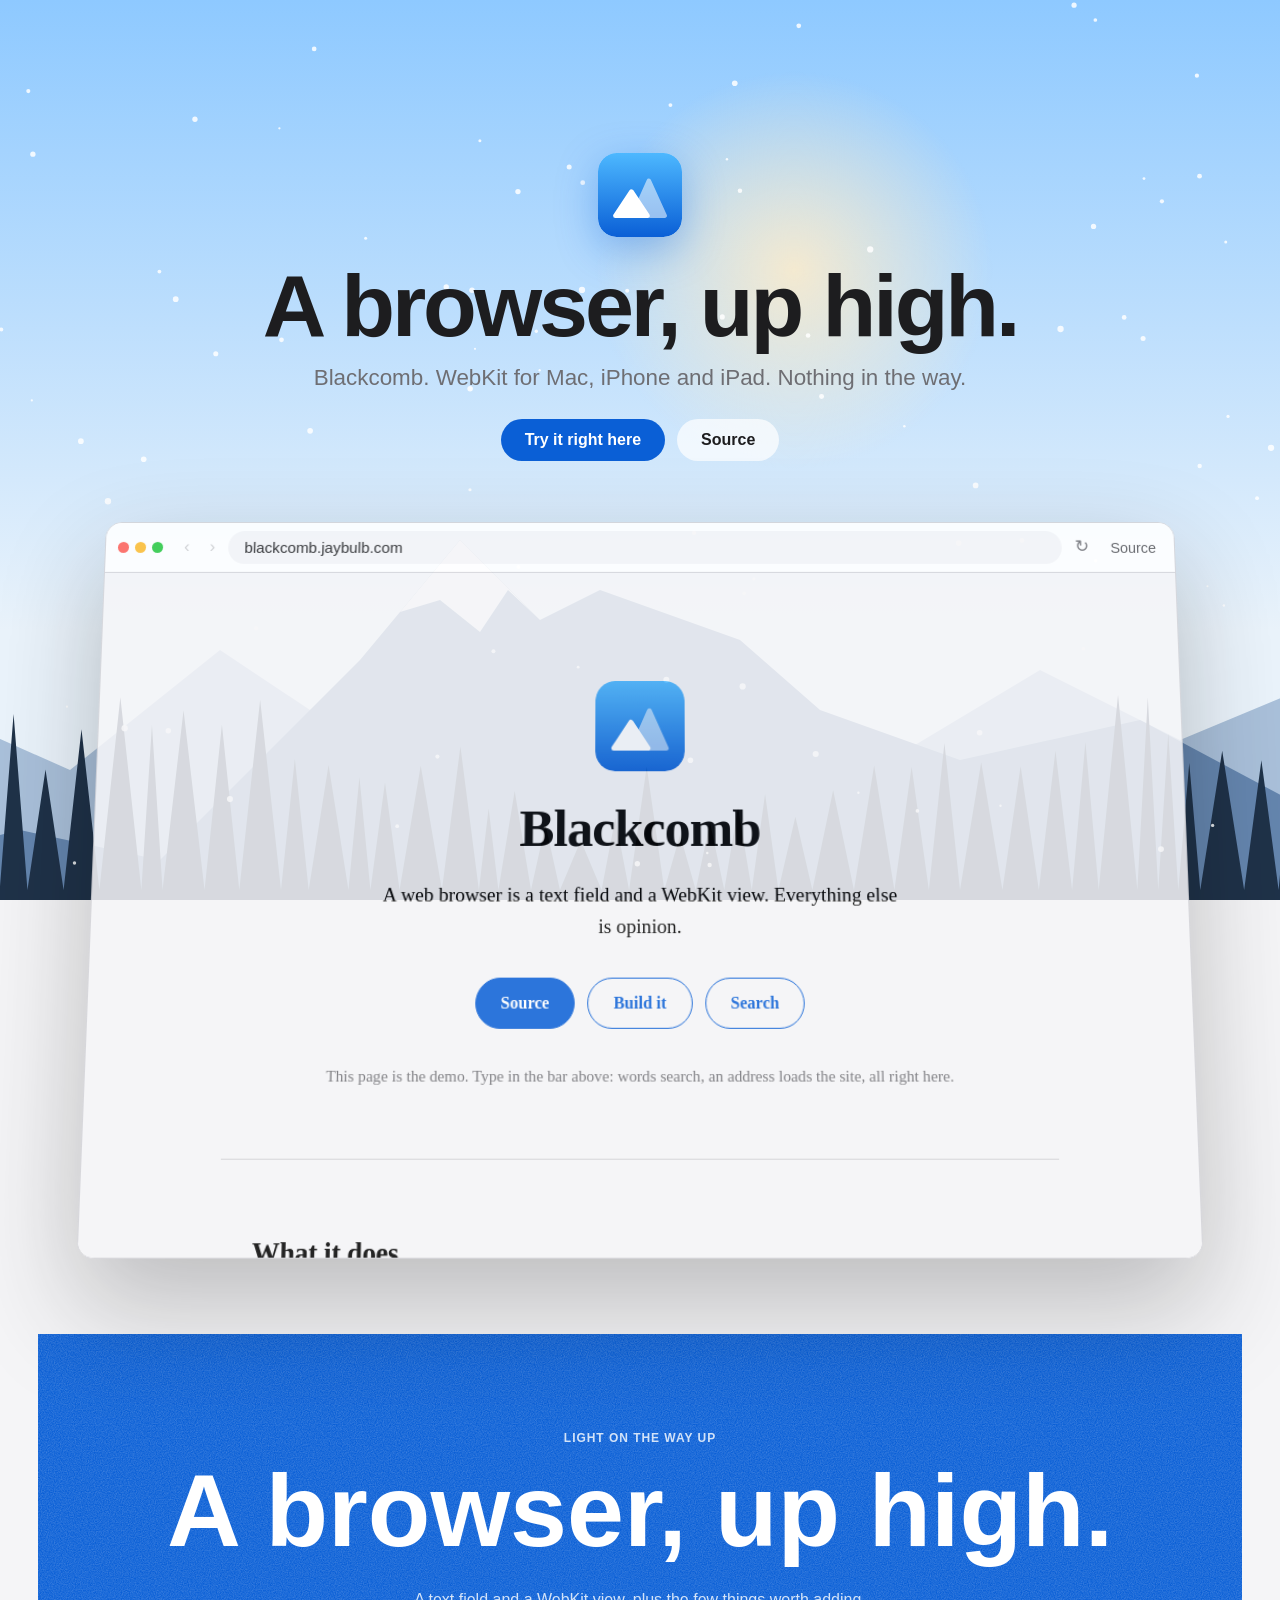
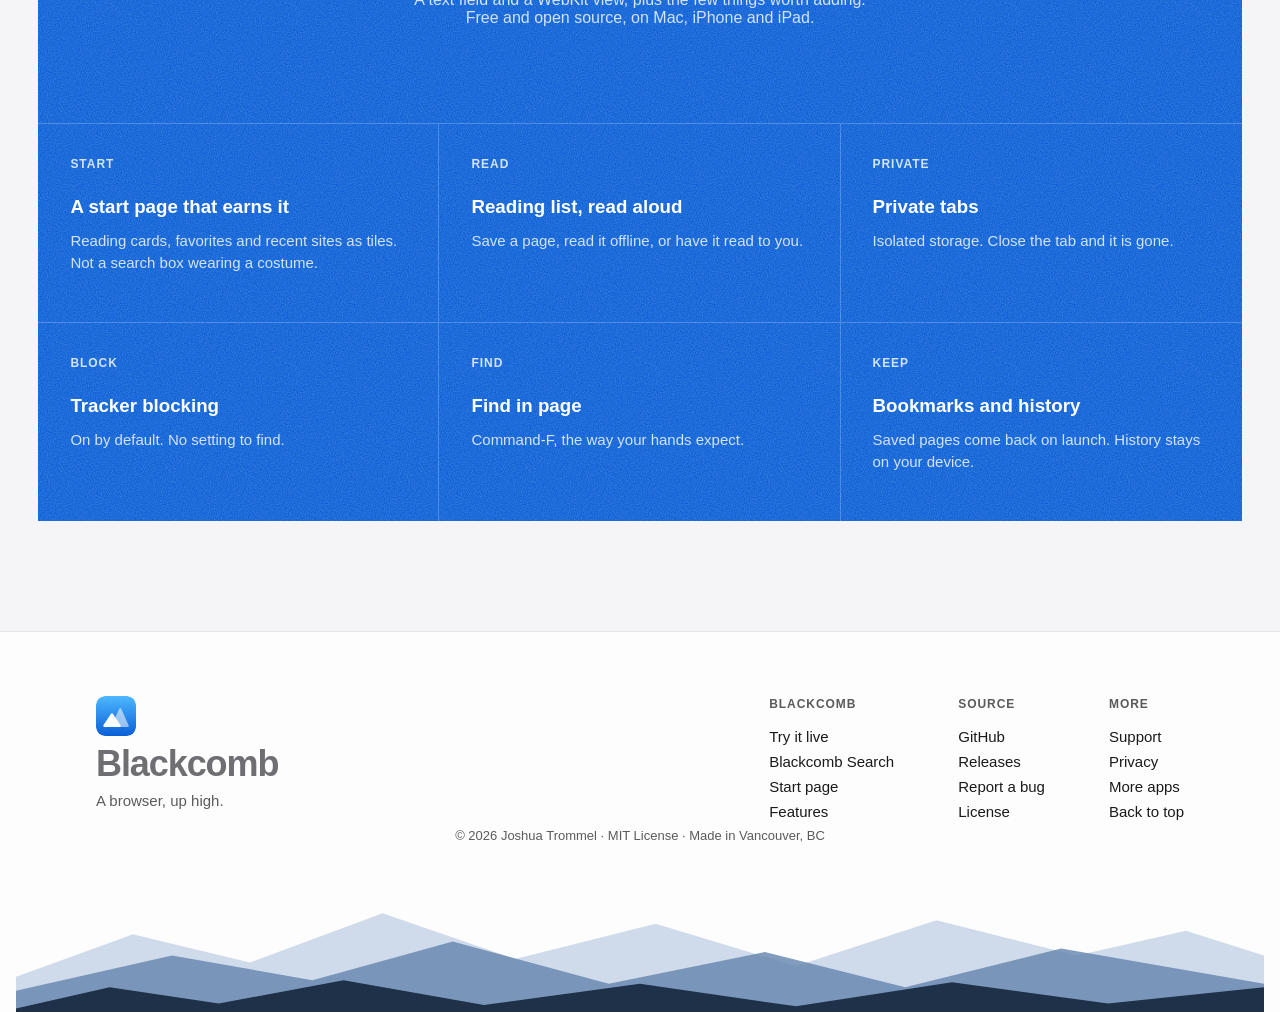
==== commit 91c1a1f6: "Landing: search role on the bar, readable source link, dark button at 4.7:1 (axe clean) Co-Authored-" ====
--- a/landing/index.html
+++ b/landing/index.html
@@ -19,9 +19,9 @@
 @import url("https://jaybulb.com/tokens.css");
 :root{--ink:#1d1d1f;--paper:#f5f5f7;--bar:#fff;--field:#f5f5f7;--dim:#6e6e73;--border:#d2d2d7;--accent:#0a5fd6;
 --sky1:#8ec9ff;--sky2:#eaf3fb;--far:#a9c0da;--mid:#6485ae;--snow:#f4f8fc;--near:#1e3148;--glow:rgba(255,236,200,.85)}
-@media (prefers-color-scheme: dark){:root:not([data-theme="light"]){--bar:#1c1c1e;--field:#2c2c2e;--dim:#98989d;--border:#38383a;--accent:#2997ff;--ink:#f5f5f7;--paper:#000;
+@media (prefers-color-scheme: dark){:root:not([data-theme="light"]){--bar:#1c1c1e;--field:#2c2c2e;--dim:#98989d;--border:#38383a;--accent:#2997ff;--btn:#0071e3;--ink:#f5f5f7;--paper:#000;
 --sky1:#070d1f;--sky2:#26406e;--far:#2b3f66;--mid:#1c2b4a;--snow:#9fb4d6;--near:#070b14;--glow:rgba(120,160,255,.35)}}
-:root[data-theme="dark"]{--bar:#1c1c1e;--field:#2c2c2e;--dim:#98989d;--border:#38383a;--accent:#2997ff;--ink:#f5f5f7;--paper:#000;
+:root[data-theme="dark"]{--bar:#1c1c1e;--field:#2c2c2e;--dim:#98989d;--border:#38383a;--accent:#2997ff;--btn:#0071e3;--ink:#f5f5f7;--paper:#000;
 --sky1:#070d1f;--sky2:#26406e;--far:#2b3f66;--mid:#1c2b4a;--snow:#9fb4d6;--near:#070b14;--glow:rgba(120,160,255,.35)}
 *{margin:0;padding:0;box-sizing:border-box}
 html{scroll-behavior:smooth}
@@ -38,7 +38,7 @@
 h1{font-size:clamp(2.6rem,8vw,5.5rem);font-weight:700;letter-spacing:-.035em;line-height:1.02;margin-top:20px}
 .copy p{font-size:clamp(1.05rem,2.4vw,1.4rem);color:var(--dim);margin-top:14px}
 .cta{display:flex;gap:12px;justify-content:center;margin-top:28px;flex-wrap:wrap}
-.btn{display:inline-block;padding:12px 24px;border-radius:999px;font-weight:600;text-decoration:none;background:var(--accent);color:#fff}
+.btn{display:inline-block;padding:12px 24px;border-radius:999px;font-weight:600;text-decoration:none;background:var(--btn,var(--accent));color:#fff}
 .btn.ghost{background:color-mix(in srgb,var(--bar) 70%,transparent);color:var(--ink);backdrop-filter:blur(14px);-webkit-backdrop-filter:blur(14px)}
 .hint{position:absolute;bottom:22px;left:0;right:0;text-align:center;font-size:.85rem;color:#fff;opacity:.8;z-index:2;animation:bob 2.4s ease-in-out infinite}
 @keyframes bob{50%{transform:translateY(6px)}}
@@ -52,7 +52,7 @@
 .bar button:disabled{opacity:.35;cursor:default;background:none}
 .bar input{flex:1;min-width:0;background:var(--field);border:0;border-radius:999px;padding:8px 16px;color:var(--ink);font:inherit;font-size:.95rem;outline:none}
 .bar input:focus{box-shadow:0 0 0 4px color-mix(in srgb,var(--accent) 30%,transparent)}
-.bar .src{color:var(--dim);font-size:.9rem;text-decoration:none;padding:4px 8px;border-radius:6px}
+.bar .src{color:color-mix(in srgb,var(--dim) 70%,var(--ink));font-size:.9rem;text-decoration:none;padding:4px 8px;border-radius:6px}
 .bar .src:hover{background:var(--field);color:var(--ink)}
 iframe{flex:1;width:100%;border:0;background:#fff}
 /* features */
@@ -103,7 +103,7 @@
 </header>
 <main>
 <section class="demo" id="try"><div class="win" id="win">
-<form class="bar" id="bar" role="navigation" aria-label="Browser bar">
+<form class="bar" id="bar" role="search" aria-label="Browser bar">
   <span class="dots" aria-hidden="true"><i></i><i></i><i></i></span>
   <button type="button" id="back" aria-label="Back">‹</button>
   <button type="button" id="fwd" aria-label="Forward">›</button>
--- a/landing/sections.css
+++ b/landing/sections.css
@@ -96,3 +96,9 @@
 .band{margin-top:110px}
 .foot{position:relative;padding-bottom:0}
 .foot .foot-scene{position:static;display:block;width:100%;height:120px;margin-top:var(--sp-7)}
+/* The demo floats over the mountain, semi-transparent (Joshua 2026-10-30), solid once you use it. */
+.demo { margin-top: -42vh; }
+.win { opacity: .86; transition: opacity .3s ease; }
+.win:hover, .win:focus-within { opacity: 1; }
+.hint { display: none; }
+@media (max-width: 600px) { .demo { margin-top: -38vh; } }
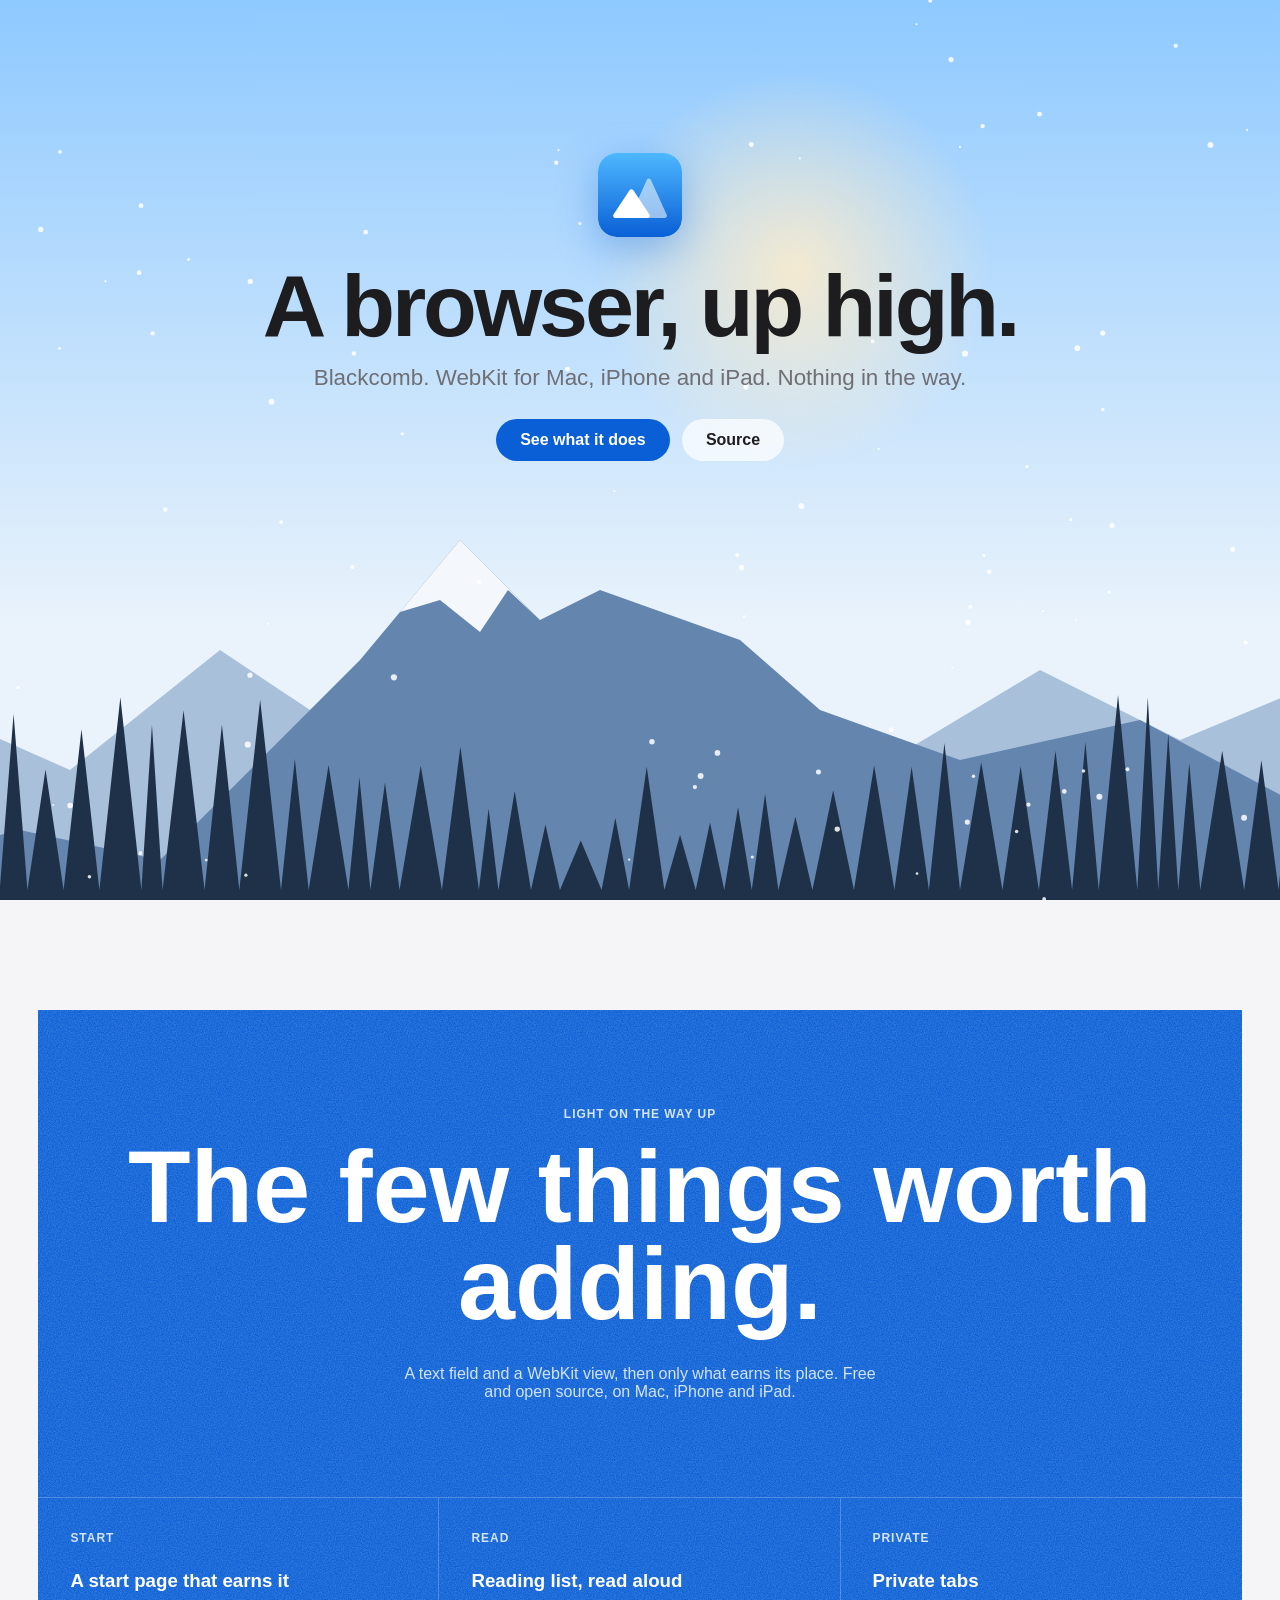
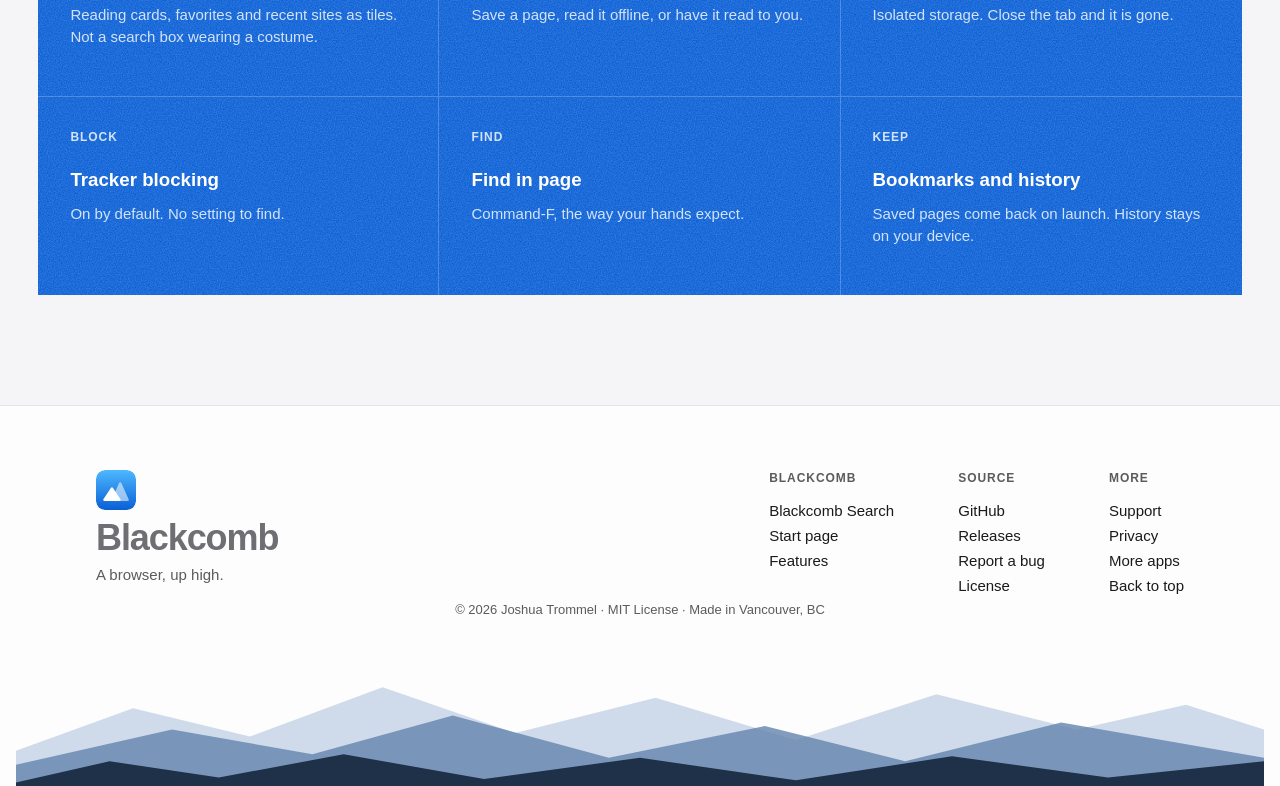
==== commit 78071c10: "Landing: drop the live browser window, static mountain hero Co-Authored-By: Claude Opus 5.5 <noreply" ====
--- a/landing/index.html
+++ b/landing/index.html
@@ -4,7 +4,7 @@
 <meta charset="UTF-8">
 <meta name="viewport" content="width=device-width, initial-scale=1.0">
 <title>Blackcomb — a web browser</title>
-<meta name="description" content="A WebKit browser for Mac, iPhone and iPad. Address bar, back, forward, reload, tabs. Nothing else until there's a reason. This page is the demo.">
+<meta name="description" content="A WebKit browser for Mac, iPhone and iPad. Address bar, back, forward, reload, tabs. Nothing else until there's a reason.">
 <meta name="theme-color" content="#f5f5f7">
 <meta property="og:title" content="Blackcomb — a web browser">
 <meta property="og:description" content="A text field and a WebKit view. Mac, iPhone, iPad.">
@@ -42,19 +42,6 @@
 .btn.ghost{background:color-mix(in srgb,var(--bar) 70%,transparent);color:var(--ink);backdrop-filter:blur(14px);-webkit-backdrop-filter:blur(14px)}
 .hint{position:absolute;bottom:22px;left:0;right:0;text-align:center;font-size:.85rem;color:#fff;opacity:.8;z-index:2;animation:bob 2.4s ease-in-out infinite}
 @keyframes bob{50%{transform:translateY(6px)}}
-/* demo window */
-.demo{max-width:1100px;margin:-90px auto 0;padding:0 16px;position:relative;z-index:3}
-.win{height:min(78vh,720px);display:flex;flex-direction:column;border-radius:16px;overflow:hidden;border:1px solid var(--border);background:var(--bar);box-shadow:0 40px 100px rgba(0,0,0,.28);transform:perspective(1400px) rotateX(var(--tilt,0deg));transform-origin:50% 0}
-.bar{display:flex;align-items:center;gap:6px;padding:8px 10px;background:var(--bar);border-bottom:1px solid var(--border);flex:none}
-.dots{display:flex;gap:6px;margin:0 8px 0 2px}.dots i{width:11px;height:11px;border-radius:50%;background:#ff5f57}.dots i:nth-child(2){background:#febc2e}.dots i:nth-child(3){background:#28c840}
-.bar button{background:none;border:0;color:var(--dim);font:inherit;font-size:1.05rem;cursor:pointer;padding:4px 7px;border-radius:6px;line-height:1}
-.bar button:hover{background:var(--field);color:var(--ink)}
-.bar button:disabled{opacity:.35;cursor:default;background:none}
-.bar input{flex:1;min-width:0;background:var(--field);border:0;border-radius:999px;padding:8px 16px;color:var(--ink);font:inherit;font-size:.95rem;outline:none}
-.bar input:focus{box-shadow:0 0 0 4px color-mix(in srgb,var(--accent) 30%,transparent)}
-.bar .src{color:color-mix(in srgb,var(--dim) 70%,var(--ink));font-size:.9rem;text-decoration:none;padding:4px 8px;border-radius:6px}
-.bar .src:hover{background:var(--field);color:var(--ink)}
-iframe{flex:1;width:100%;border:0;background:#fff}
 /* features */
 .feat{max-width:1100px;margin:110px auto 0;padding:0 16px}
 .feat h2{font-size:clamp(1.8rem,5vw,3rem);letter-spacing:-.03em;text-align:center}
@@ -79,8 +66,7 @@
 .foot-scene .f1{fill:var(--far);opacity:.55}.foot-scene .f2{fill:var(--mid);opacity:.8}.foot-scene .f3{fill:var(--near)}
 @media (max-width:760px){.foot-story{grid-template-columns:1fr;gap:24px}.foot-story img{width:80px;height:80px}.foot-dir{grid-template-columns:repeat(2,1fr)}.foot-rule{flex-wrap:wrap;justify-content:center;gap:10px 16px}.foot-rule::before{order:-1;flex-basis:100%}}
 .rv{opacity:0;transform:translateY(28px);transition:opacity .7s,transform .7s}.rv.in{opacity:1;transform:none}
-@media (max-width:560px){.bar .src,.dots{display:none}.demo{margin-top:-60px}}
-@media (prefers-reduced-motion:reduce){.rv{opacity:1;transform:none;transition:none}.hint{animation:none}.layer,.sun,.copy,.win{transform:none!important}}
+@media (prefers-reduced-motion:reduce){.rv{opacity:1;transform:none;transition:none}.hint{animation:none}.layer,.sun,.copy{transform:none!important}}
 </style>
 <link rel="stylesheet" href="sections.css">
 </head>
@@ -97,27 +83,16 @@
     <img src="icon.svg" alt="">
     <h1>A browser, up high.</h1>
     <p>Blackcomb. WebKit for Mac, iPhone and iPad. Nothing in the way.</p>
-    <div class="cta"><a class="btn" href="#try">Try it right here</a><a class="btn ghost" href="https://github.com/nulljosh/blackcomb">Source</a></div>
+    <div class="cta"><a class="btn" href="#features">See what it does</a><a class="btn ghost" href="https://github.com/nulljosh/blackcomb">Source</a></div>
   </div>
   <div class="hint">scroll</div>
 </header>
 <main>
-<section class="demo" id="try"><div class="win" id="win">
-<form class="bar" id="bar" role="search" aria-label="Browser bar">
-  <span class="dots" aria-hidden="true"><i></i><i></i><i></i></span>
-  <button type="button" id="back" aria-label="Back">‹</button>
-  <button type="button" id="fwd" aria-label="Forward">›</button>
-  <input id="addr" value="blackcomb.jaybulb.com" aria-label="Search or enter address" autocomplete="off" autocapitalize="off" spellcheck="false" placeholder="Search or enter address">
-  <button type="submit" id="go" aria-label="Reload">↻</button>
-  <a class="src" href="https://github.com/nulljosh/blackcomb">Source</a>
-</form>
-<iframe id="page" src="start.html" title="Blackcomb" sandbox="allow-scripts allow-forms allow-popups allow-top-navigation-by-user-activation"></iframe>
-</div></section>
 <section class="band" id="features">
   <div class="band-head"><div class="band-copy">
     <p class="label">Light on the way up</p>
-    <h2>A browser, up high.</h2>
-    <p>A text field and a WebKit view, plus the few things worth adding. Free and open source, on Mac, iPhone and iPad.</p>
+    <h2>The few things worth adding.</h2>
+    <p>A text field and a WebKit view, then only what earns its place. Free and open source, on Mac, iPhone and iPad.</p>
   </div></div>
   <div class="cells">
     <article class="cell"><p class="label">Start</p><h3>A start page that earns it</h3><p>Reading cards, favorites and recent sites as tiles. Not a search box wearing a costume.</p></article>
@@ -133,7 +108,7 @@
   <div class="foot-top">
     <div class="foot-brand"><img src="icon.svg" alt="" width="40" height="40"><b>Blackcomb</b><p>A browser, up high.</p></div>
     <nav class="foot-cols" aria-label="Footer">
-      <div><p class="label">Blackcomb</p><a href="#try">Try it live</a><a href="search.html">Blackcomb Search</a><a href="start.html">Start page</a><a href="#features">Features</a></div>
+      <div><p class="label">Blackcomb</p><a href="search.html">Blackcomb Search</a><a href="start.html">Start page</a><a href="#features">Features</a></div>
       <div><p class="label">Source</p><a href="https://github.com/nulljosh/blackcomb">GitHub</a><a href="https://github.com/nulljosh/blackcomb/releases">Releases</a><a href="https://github.com/nulljosh/blackcomb/issues">Report a bug</a><a href="https://github.com/nulljosh/blackcomb/blob/main/LICENSE">License</a></div>
       <div><p class="label">More</p><a href="support.html">Support</a><a href="privacy.html">Privacy</a><a href="https://jaybulb.com">More apps</a><a href="#top">Back to top</a></div>
     </nav>
@@ -151,12 +126,11 @@
 (function(){let d='M-60 1000 L-60 760',x=-60,r=7;const n=()=>(r=r*16807%2147483647)/2147483647;
 while(x<1660){const w=18+n()*26,h=40+n()*90+(Math.sin(x/170)+1)*40;d+=` L${x+w/2} ${760-h} L${x+w} 760`;x+=w}
 document.getElementById('trees').setAttribute('d',d+' L1660 1000Z')})();
-const L=[...document.querySelectorAll('.layer,.sun')],copy=document.getElementById('copy'),win=document.getElementById('win'),hero=document.getElementById('hero');
+const L=[...document.querySelectorAll('.layer,.sun')],copy=document.getElementById('copy'),hero=document.getElementById('hero');
 let mx=0,tick=0;
 function frame(){tick=0;const y=scrollY,h=hero.offsetHeight;if(y>h*1.2)return;
 for(const e of L){e.style.setProperty('--y',(y*e.dataset.s)+'px');e.style.setProperty('--x',(mx*(e.dataset.m||0))+'px')}
-copy.style.setProperty('--y',(y*.45)+'px');copy.style.setProperty('--o',Math.max(0,1-y/(h*.6)));
-win.style.setProperty('--tilt',Math.max(0,6-6*Math.min(1,Math.max(0,(y-h*.3)/(h*.6))))+'deg')}
+copy.style.setProperty('--y',(y*.45)+'px');copy.style.setProperty('--o',Math.max(0,1-y/(h*.6)));}
 if(!rm){const q=()=>tick||(tick=requestAnimationFrame(frame));addEventListener('scroll',q,{passive:true});hero.addEventListener('pointermove',e=>{mx=e.clientX/innerWidth-.5;q()});frame()}
 // snow
 const c=document.getElementById('snow'),g=c.getContext('2d');let W,H;const F=[];
@@ -168,19 +142,6 @@
 // reveal
 const io=new IntersectionObserver(es=>es.forEach(e=>{if(e.isIntersecting){e.target.classList.add('in');io.unobserve(e.target)}}),{threshold:.15});
 document.querySelectorAll('.rv').forEach((e,i)=>{e.style.transitionDelay=(i%3)*90+'ms';io.observe(e)});
-// Mirrors resolve() in BlackcombApp.swift; Wikipedia stands in for the search engine because DuckDuckGo refuses framing.
-function resolve(s){s=s.trim();if(!s)return null;if(s.includes('://'))return s;if(!s.includes(' ')&&s.includes('.'))return 'https://'+s;return 'https://en.wikipedia.org/wiki/Special:Search?search='+encodeURIComponent(s)}
-const f=document.getElementById('bar'),a=document.getElementById('addr'),p=document.getElementById('page');
-const hist=['start.html'];let i=0;
-// Any address loads through /go, which strips the headers that block framing (see worker/index.js). Search stays on Wikipedia.
-function show(u){p.removeAttribute('srcdoc');p.src=u==='start.html'?u:'/go?u='+encodeURIComponent(u);a.value=u==='start.html'?'blackcomb.jaybulb.com':u.replace(/^https?:\/\//,'');document.getElementById('back').disabled=i===0;document.getElementById('fwd').disabled=i===hist.length-1}
-function nav(u){hist.splice(i+1);hist.push(u);i=hist.length-1;show(u);a.blur()}
-f.addEventListener('submit',e=>{e.preventDefault();const u=resolve(a.value);if(u)nav(u)});
-addEventListener('message',e=>{const u=e.data&&e.data.blackcomb;if(e.source===p.contentWindow&&typeof u==='string'&&/^https?:/.test(u))nav(u)});
-document.getElementById('back').addEventListener('click',()=>{if(i>0){i--;show(hist[i])}});
-document.getElementById('fwd').addEventListener('click',()=>{if(i<hist.length-1){i++;show(hist[i])}});
-a.addEventListener('focus',()=>a.select());
-show('start.html');
 </script>
 </body>
 </html>
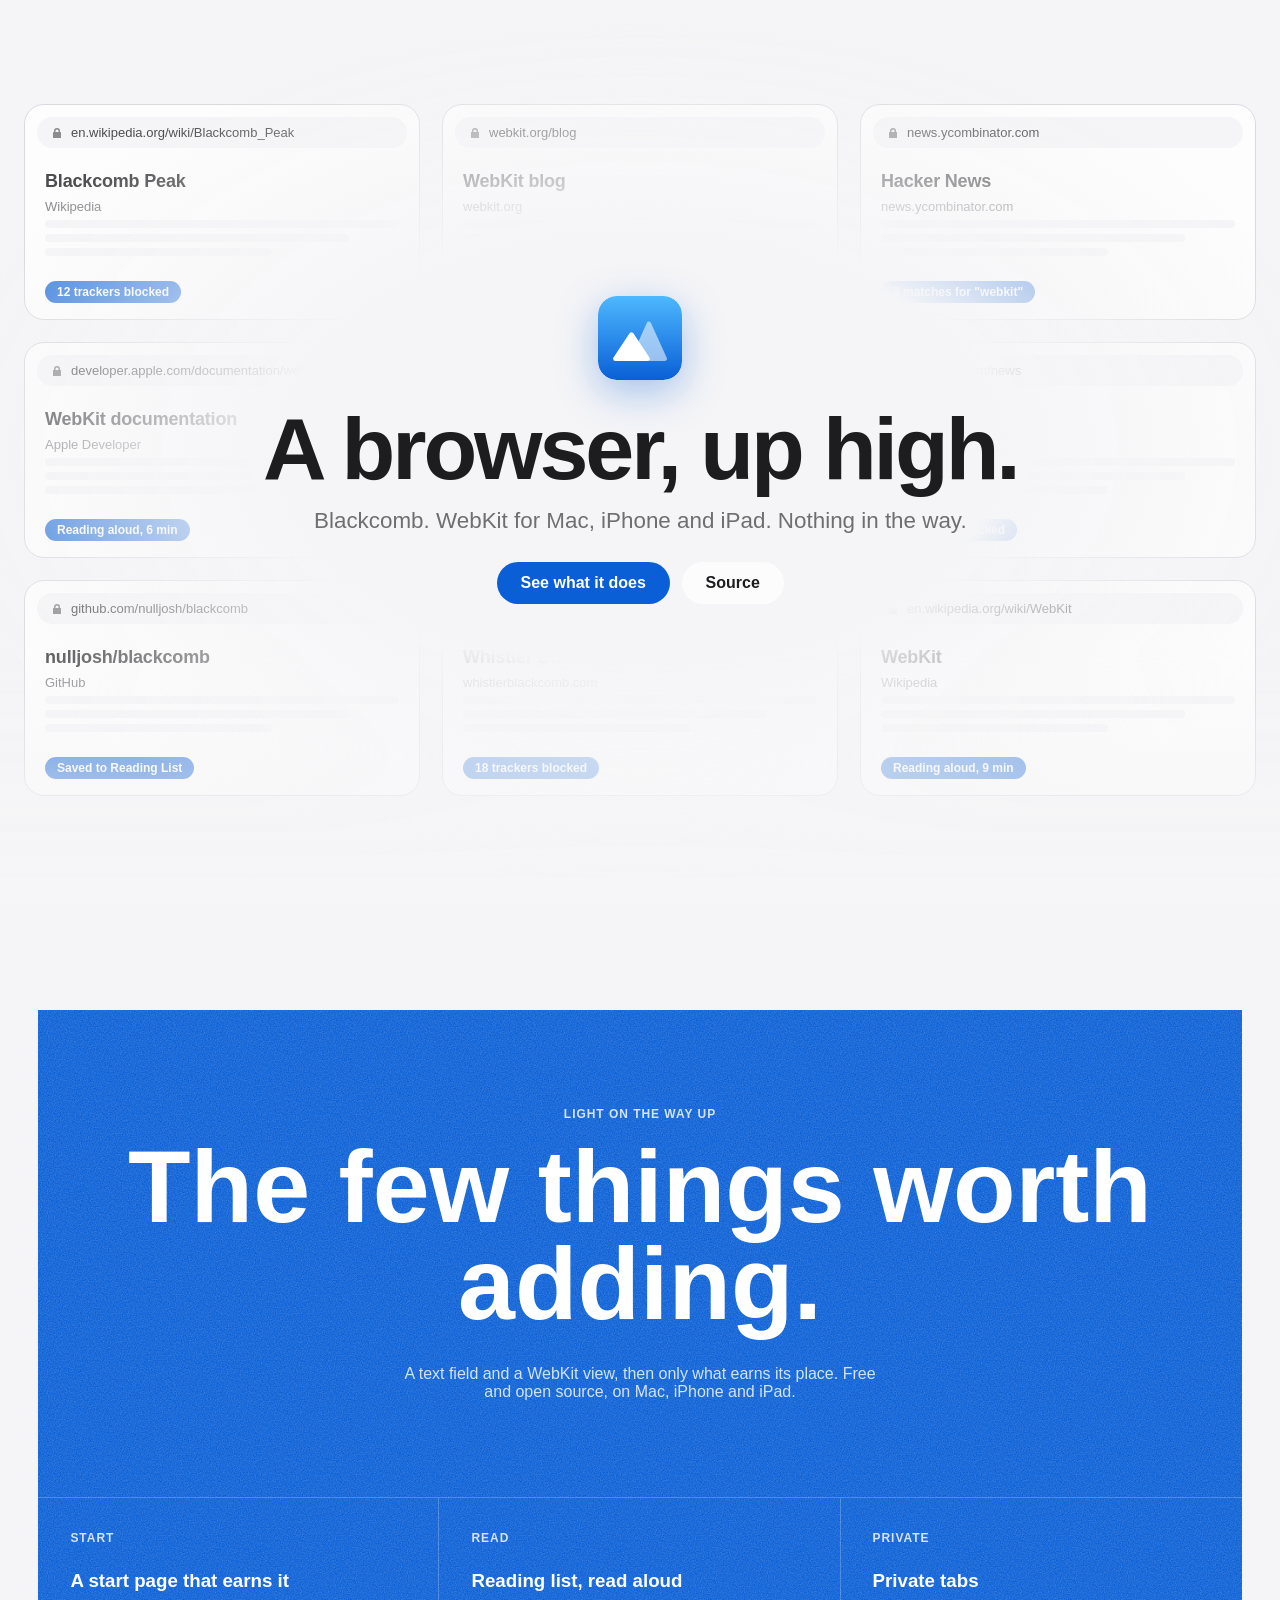
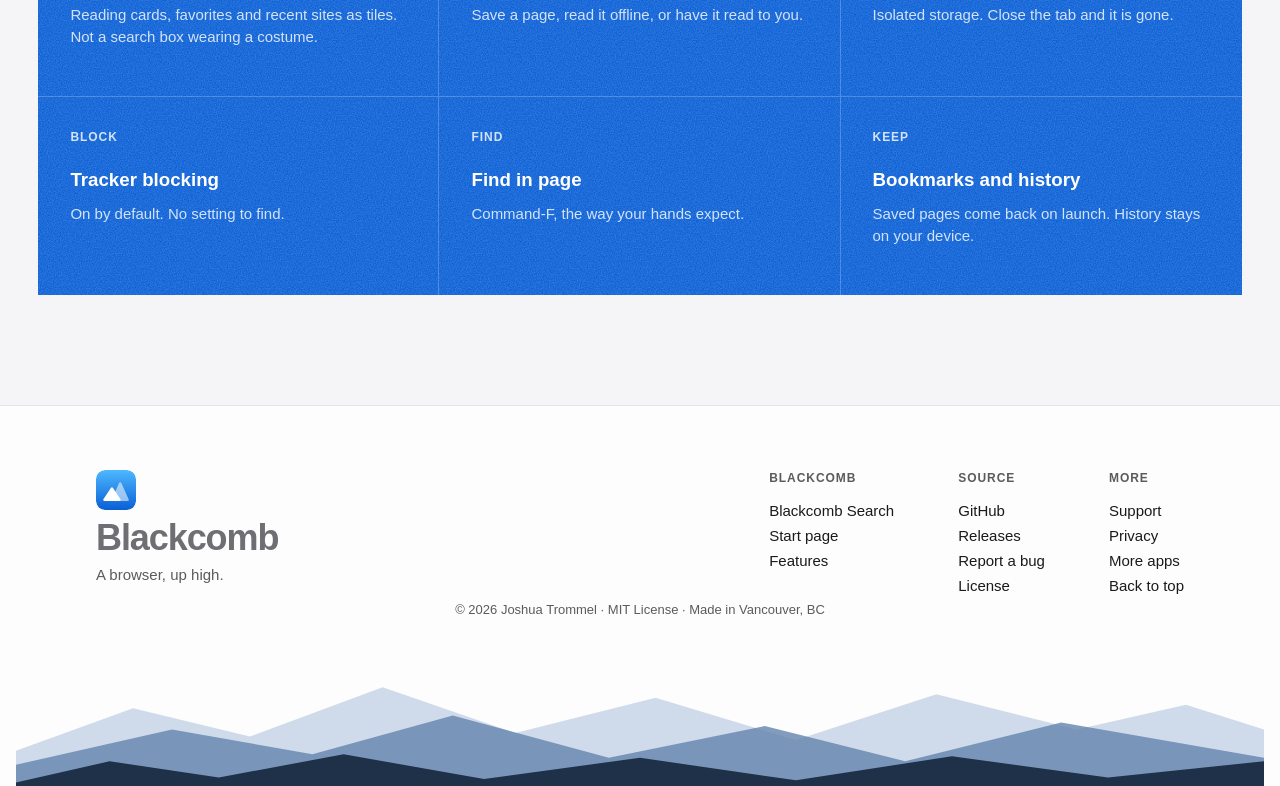
==== commit 7aa97a21: "Landing: the browser at work behind the hero Cards type an address into Blackcomb's bar, load the pa" ====
--- a/landing/index.html
+++ b/landing/index.html
@@ -69,23 +69,18 @@
 @media (prefers-reduced-motion:reduce){.rv{opacity:1;transform:none;transition:none}.hint{animation:none}.layer,.sun,.copy{transform:none!important}}
 </style>
 <link rel="stylesheet" href="sections.css">
+<link rel="stylesheet" href="hero.css?v=2">
+<script src="hero.js?v=2" defer></script>
 </head>
 <body id="top">
 <header class="hero" id="hero">
-  <div class="sun" data-s="0.05"></div>
-  <svg viewBox="0 0 1600 900" preserveAspectRatio="xMidYMax slice" aria-hidden="true">
-    <g class="layer" data-s="0.12" data-m="6"><g transform="translate(0 290)"><path class="far" d="M-60 520 L140 440 L230 480 L380 360 L470 420 L620 330 L760 450 L900 390 L1050 470 L1200 380 L1340 450 L1460 400 L1660 470 L1660 1000 L-60 1000Z"/></g></g>
-    <g class="layer" data-s="0.22" data-m="14"><g transform="translate(0 240)"><path class="mid" d="M-60 650 L180 590 L320 620 L520 420 L620 300 L700 380 L760 350 L900 400 L980 470 L1120 520 L1300 480 L1450 560 L1660 540 L1660 1000 L-60 1000Z"/><path class="cap" d="M620 300 L560 372 L600 360 L640 392 L668 350 L700 380Z"/></g></g>
-    <g class="layer" data-s="0.34" data-m="26"><g transform="translate(0 130)"><path class="near" id="trees"/></g></g>
-  </svg>
-  <canvas id="snow"></canvas>
+  <div class="hero-bg" aria-hidden="true" inert><div class="bwall" id="bwall"></div></div>
   <div class="copy" id="copy">
     <img src="icon.svg" alt="">
     <h1>A browser, up high.</h1>
     <p>Blackcomb. WebKit for Mac, iPhone and iPad. Nothing in the way.</p>
     <div class="cta"><a class="btn" href="#features">See what it does</a><a class="btn ghost" href="https://github.com/nulljosh/blackcomb">Source</a></div>
   </div>
-  <div class="hint">scroll</div>
 </header>
 <main>
 <section class="band" id="features">
@@ -121,24 +116,12 @@
   </svg>
 </footer>
 <script>
-// Hero: jagged tree line, snow, scroll + pointer parallax. All skipped under reduced motion.
+// Hero parallax: the wall drifts at 0.45, the copy lifts at 0.2 and fades (hero.js fills the wall). Off under reduced motion.
 const rm=matchMedia('(prefers-reduced-motion: reduce)').matches;
-(function(){let d='M-60 1000 L-60 760',x=-60,r=7;const n=()=>(r=r*16807%2147483647)/2147483647;
-while(x<1660){const w=18+n()*26,h=40+n()*90+(Math.sin(x/170)+1)*40;d+=` L${x+w/2} ${760-h} L${x+w} 760`;x+=w}
-document.getElementById('trees').setAttribute('d',d+' L1660 1000Z')})();
-const L=[...document.querySelectorAll('.layer,.sun')],copy=document.getElementById('copy'),hero=document.getElementById('hero');
-let mx=0,tick=0;
-function frame(){tick=0;const y=scrollY,h=hero.offsetHeight;if(y>h*1.2)return;
-for(const e of L){e.style.setProperty('--y',(y*e.dataset.s)+'px');e.style.setProperty('--x',(mx*(e.dataset.m||0))+'px')}
-copy.style.setProperty('--y',(y*.45)+'px');copy.style.setProperty('--o',Math.max(0,1-y/(h*.6)));}
-if(!rm){const q=()=>tick||(tick=requestAnimationFrame(frame));addEventListener('scroll',q,{passive:true});hero.addEventListener('pointermove',e=>{mx=e.clientX/innerWidth-.5;q()});frame()}
-// snow
-const c=document.getElementById('snow'),g=c.getContext('2d');let W,H;const F=[];
-function size(){W=c.width=hero.clientWidth;H=c.height=hero.clientHeight}size();addEventListener('resize',size);
-if(!rm){for(let i=0;i<90;i++)F.push({x:Math.random(),y:Math.random(),r:1+Math.random()*2.2,v:.15+Math.random()*.5});
-(function loop(){g.clearRect(0,0,W,H);g.fillStyle='rgba(255,255,255,.85)';
-for(const f of F){f.y+=f.v/H*1.6;f.x+=Math.sin(f.y*9+f.r)*.0005;if(f.y>1){f.y=0;f.x=Math.random()}g.beginPath();g.arc(f.x*W,f.y*H,f.r,0,7);g.fill()}
-requestAnimationFrame(loop)})()}
+const copy=document.getElementById('copy'),hero=document.getElementById('hero'),bg=hero.querySelector('.hero-bg');let tick=0;
+function frame(){tick=0;const y=scrollY,h=hero.offsetHeight;if(y>h*1.2)return;bg.style.setProperty('--py',(y*.45)+'px');
+copy.style.setProperty('--y',(y*.2)+'px');copy.style.setProperty('--o',Math.max(0,1-y/(h*.7)));}
+if(!rm)addEventListener('scroll',()=>tick||(tick=requestAnimationFrame(frame)),{passive:true});
 // reveal
 const io=new IntersectionObserver(es=>es.forEach(e=>{if(e.isIntersecting){e.target.classList.add('in');io.unobserve(e.target)}}),{threshold:.15});
 document.querySelectorAll('.rv').forEach((e,i)=>{e.style.transitionDelay=(i%3)*90+'ms';io.observe(e)});
--- a/landing/hero.css
+++ b/landing/hero.css
@@ -0,0 +1,26 @@
+/* Hero: Blackcomb at work behind the copy. Each card is the browser's own bar and page: an address types in, the page
+   loads, and one feature lands (trackers blocked, saved to the reading list, read aloud, a private tab, find in page).
+   Replaces the mountain scene; blended into the page, parallax in index.html. */
+.hero{background:var(--paper);display:grid;place-items:center}
+.hero::before{content:"";position:absolute;inset:0;z-index:1;pointer-events:none;background:radial-gradient(ellipse 56% 48% at 50% 50%,var(--paper) 50%,transparent 100%)}
+.hero::after{content:"";position:absolute;left:0;right:0;bottom:0;height:28%;z-index:1;pointer-events:none;background:linear-gradient(transparent,var(--paper))}
+.hero .copy{position:relative;top:auto;z-index:2}
+.hero-bg{position:absolute;inset:0;z-index:0;pointer-events:none;transform:translate3d(0,var(--py,0),0);will-change:transform}
+.bwall{height:100%;max-width:1440px;margin:0 auto;padding:24px;display:grid;grid-template-columns:repeat(3,1fr);grid-auto-rows:216px;gap:22px;align-content:center;opacity:.78;text-align:left}
+.bk{background:var(--bar);border:1px solid var(--border);border-radius:20px;overflow:hidden;display:flex;flex-direction:column}
+.bk-bar{display:flex;align-items:center;gap:8px;margin:12px 12px 0;padding:8px 14px;border-radius:999px;background:var(--field);font-size:13px;color:var(--ink);white-space:nowrap;overflow:hidden}
+.hero .bk-bar svg{position:static;inset:auto;flex:none;width:12px;height:12px;fill:var(--dim)}
+.bk-bar.priv{background:#1d1d1f;color:#f5f5f7}.bk-bar.priv svg{fill:#98989d}
+.bk-load{height:2px;margin:6px 24px 0;border-radius:2px;background:var(--accent);transform-origin:left;transform:scaleX(0);transition:transform .9s ease,opacity .3s}
+.bk-load.done{opacity:0}
+.bk-pg{padding:14px 20px 0;display:grid;gap:6px;opacity:0;transition:opacity .4s}
+.bk.loaded .bk-pg{opacity:1}
+.bk-pg b{font-size:18px;line-height:23px;font-weight:700;letter-spacing:-.01em}
+.bk-pg span{font-size:13px;color:var(--dim)}
+.bk-pg i{display:block;height:8px;border-radius:4px;background:var(--field)}
+.bk-pg i:nth-of-type(2){width:86%}.bk-pg i:nth-of-type(3){width:64%}
+.bk-pill{margin:auto 20px 16px;align-self:flex-start;padding:4px 12px;border-radius:999px;font-size:12px;font-weight:600;color:#fff;background:var(--accent);opacity:0;transform:translateY(6px);transition:opacity .35s,transform .35s}
+.bk.done .bk-pill{opacity:1;transform:none}
+@media (max-width:900px){.bwall{grid-template-columns:repeat(2,1fr)}}
+@media (max-width:560px){.bwall{grid-template-columns:1fr;padding:16px;grid-auto-rows:180px;align-content:start;padding-top:24px;opacity:.55}.hero::before{background:radial-gradient(ellipse 120% 46% at 50% 50%,var(--paper) 62%,transparent 100%)}}
+@media (prefers-reduced-motion:reduce){.bk-load,.bk-pg,.bk-pill{transition:none}}
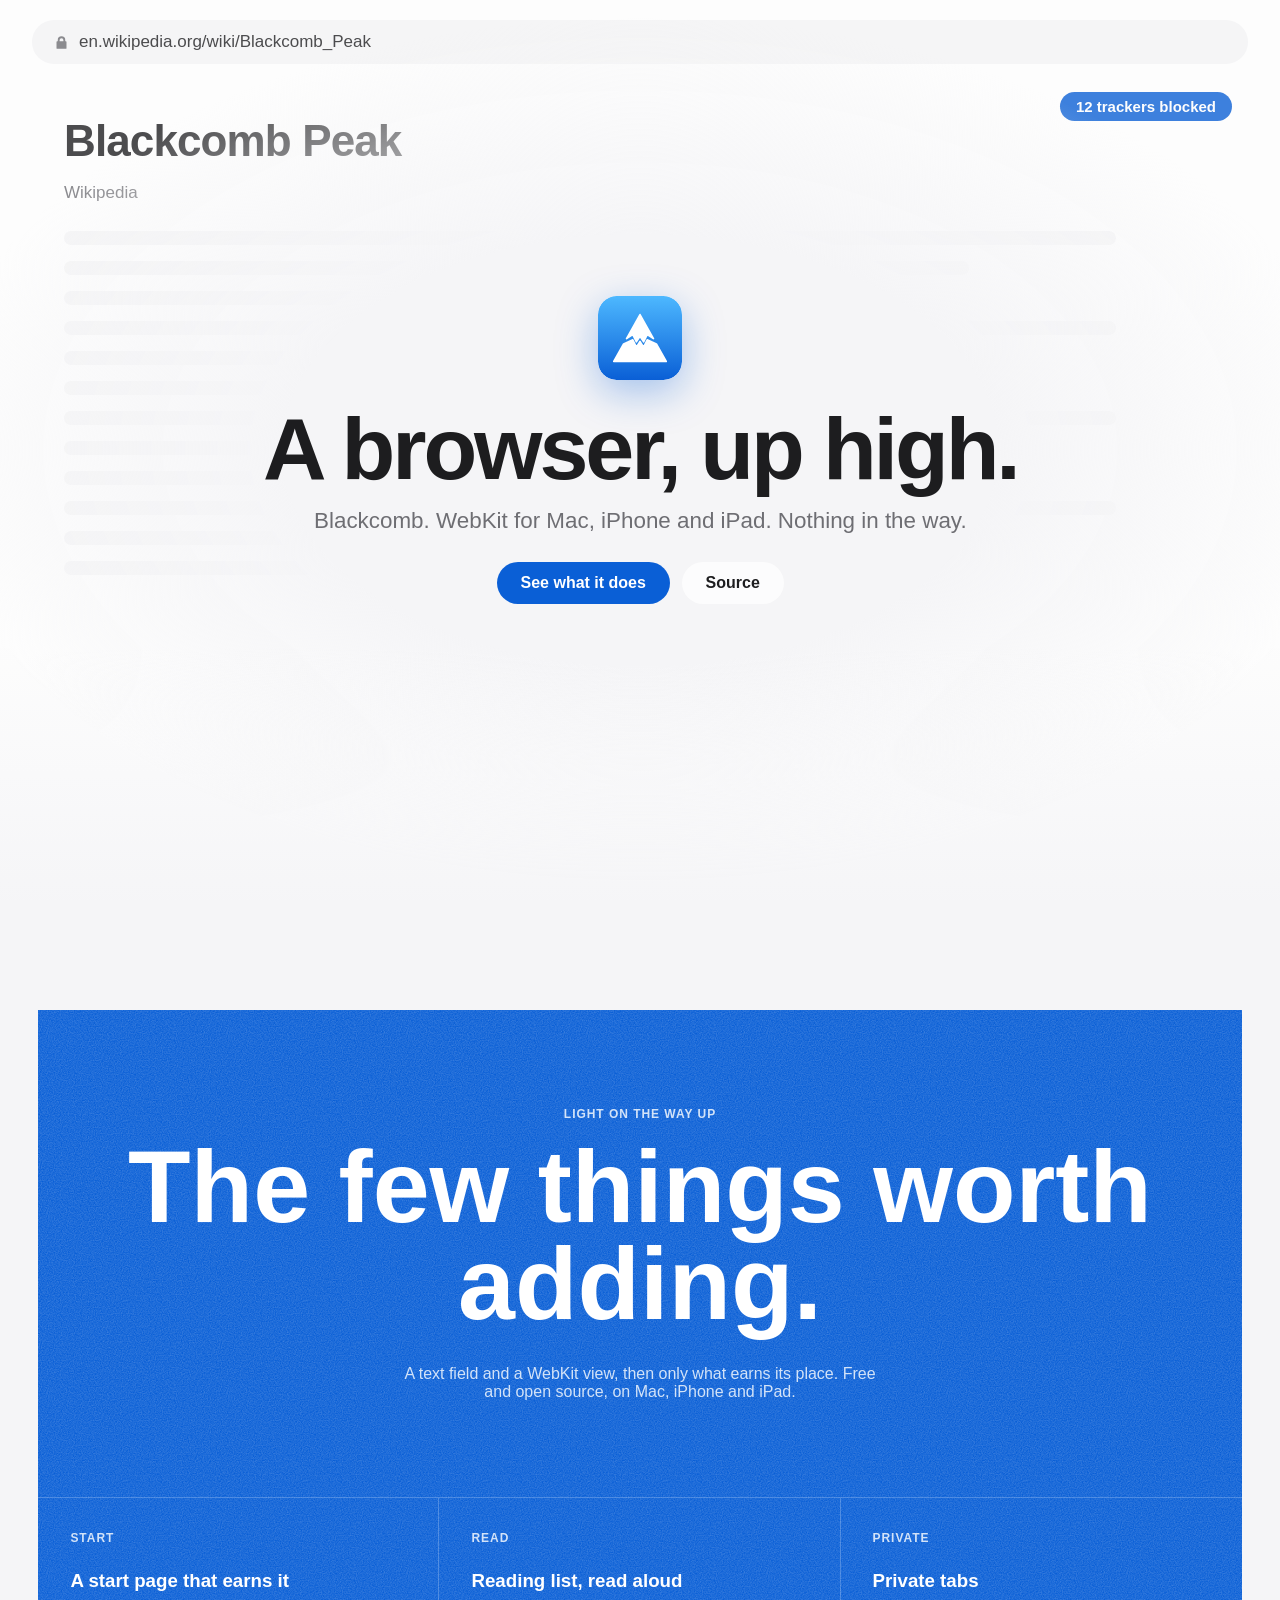
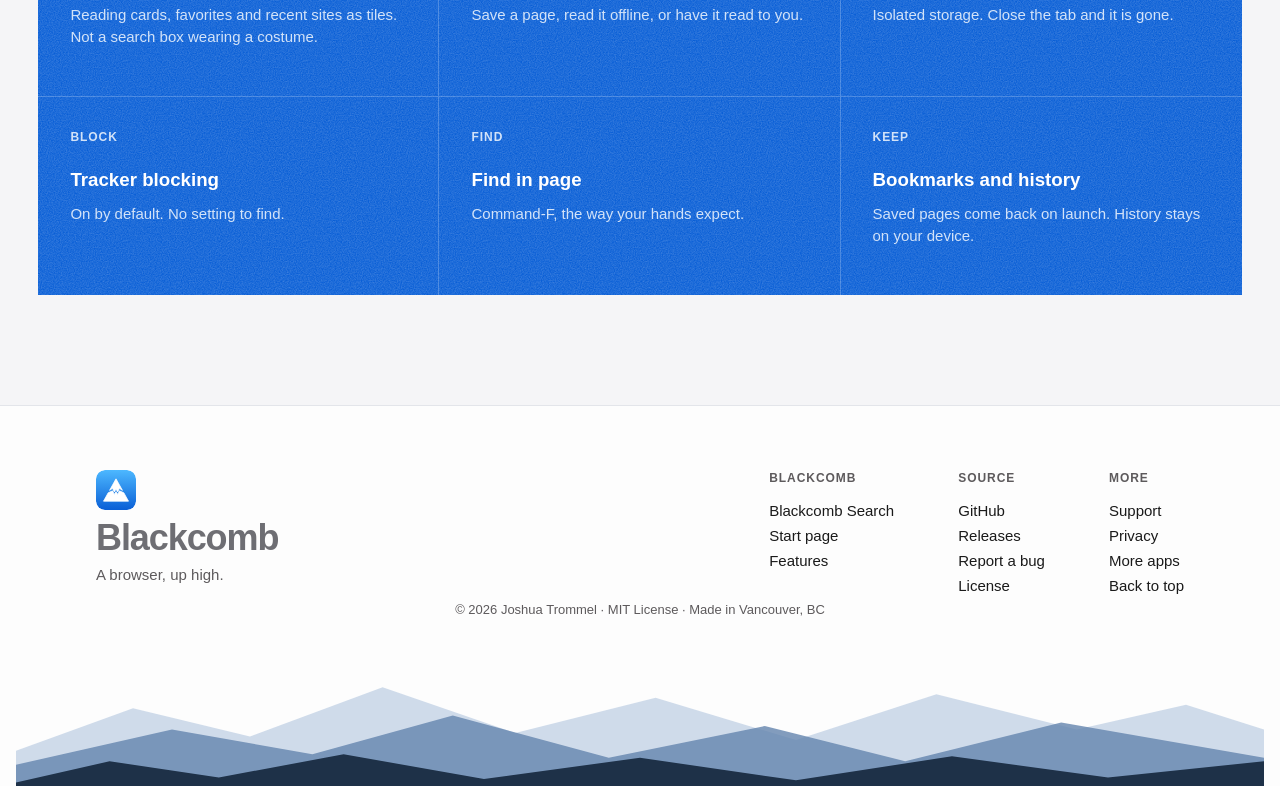
==== commit 9aa017cd: "Landing: one full-bleed tab behind the hero instead of a card wall Co-Authored-By: Claude Opus 5.5 <" ====
--- a/landing/index.html
+++ b/landing/index.html
@@ -69,8 +69,8 @@
 @media (prefers-reduced-motion:reduce){.rv{opacity:1;transform:none;transition:none}.hint{animation:none}.layer,.sun,.copy{transform:none!important}}
 </style>
 <link rel="stylesheet" href="sections.css">
-<link rel="stylesheet" href="hero.css?v=2">
-<script src="hero.js?v=2" defer></script>
+<link rel="stylesheet" href="hero.css?v=3">
+<script src="hero.js?v=3" defer></script>
 </head>
 <body id="top">
 <header class="hero" id="hero">
@@ -116,7 +116,7 @@
   </svg>
 </footer>
 <script>
-// Hero parallax: the wall drifts at 0.45, the copy lifts at 0.2 and fades (hero.js fills the wall). Off under reduced motion.
+// Hero parallax: the product layer drifts at 0.45, the copy lifts at 0.2 and fades (hero.js fills it). Off under reduced motion.
 const rm=matchMedia('(prefers-reduced-motion: reduce)').matches;
 const copy=document.getElementById('copy'),hero=document.getElementById('hero'),bg=hero.querySelector('.hero-bg');let tick=0;
 function frame(){tick=0;const y=scrollY,h=hero.offsetHeight;if(y>h*1.2)return;bg.style.setProperty('--py',(y*.45)+'px');
--- a/landing/hero.css
+++ b/landing/hero.css
@@ -1,4 +1,4 @@
-/* Hero: Blackcomb at work behind the copy. Each card is the browser's own bar and page: an address types in, the page
+/* Hero: Blackcomb at work behind the copy. One full-bleed tab, the browser's own bar and page: an address types in, the page
    loads, and one feature lands (trackers blocked, saved to the reading list, read aloud, a private tab, find in page).
    Replaces the mountain scene; blended into the page, parallax in index.html. */
 .hero{background:var(--paper);display:grid;place-items:center}
@@ -6,21 +6,20 @@
 .hero::after{content:"";position:absolute;left:0;right:0;bottom:0;height:28%;z-index:1;pointer-events:none;background:linear-gradient(transparent,var(--paper))}
 .hero .copy{position:relative;top:auto;z-index:2}
 .hero-bg{position:absolute;inset:0;z-index:0;pointer-events:none;transform:translate3d(0,var(--py,0),0);will-change:transform}
-.bwall{height:100%;max-width:1440px;margin:0 auto;padding:24px;display:grid;grid-template-columns:repeat(3,1fr);grid-auto-rows:216px;gap:22px;align-content:center;opacity:.78;text-align:left}
-.bk{background:var(--bar);border:1px solid var(--border);border-radius:20px;overflow:hidden;display:flex;flex-direction:column}
-.bk-bar{display:flex;align-items:center;gap:8px;margin:12px 12px 0;padding:8px 14px;border-radius:999px;background:var(--field);font-size:13px;color:var(--ink);white-space:nowrap;overflow:hidden}
-.hero .bk-bar svg{position:static;inset:auto;flex:none;width:12px;height:12px;fill:var(--dim)}
+.bwall{height:100%;opacity:.78;text-align:left}
+.bk{height:100%;position:relative;background:var(--bar);display:flex;flex-direction:column}
+.bk-bar{display:flex;align-items:center;gap:10px;margin:20px 32px 0;padding:12px 22px;border-radius:999px;background:var(--field);font-size:17px;color:var(--ink);white-space:nowrap;overflow:hidden}
+.hero .bk-bar svg{position:static;inset:auto;flex:none;width:15px;height:15px;fill:var(--dim)}
 .bk-bar.priv{background:#1d1d1f;color:#f5f5f7}.bk-bar.priv svg{fill:#98989d}
-.bk-load{height:2px;margin:6px 24px 0;border-radius:2px;background:var(--accent);transform-origin:left;transform:scaleX(0);transition:transform .9s ease,opacity .3s}
+.bk-load{height:3px;margin:8px 48px 0;border-radius:2px;background:var(--accent);transform-origin:left;transform:scaleX(0);transition:transform .9s ease,opacity .3s}
 .bk-load.done{opacity:0}
-.bk-pg{padding:14px 20px 0;display:grid;gap:6px;opacity:0;transition:opacity .4s}
+.bk-pg{padding:40px 64px 0;max-width:1180px;display:grid;gap:16px;opacity:0;transition:opacity .4s}
 .bk.loaded .bk-pg{opacity:1}
-.bk-pg b{font-size:18px;line-height:23px;font-weight:700;letter-spacing:-.01em}
-.bk-pg span{font-size:13px;color:var(--dim)}
-.bk-pg i{display:block;height:8px;border-radius:4px;background:var(--field)}
-.bk-pg i:nth-of-type(2){width:86%}.bk-pg i:nth-of-type(3){width:64%}
-.bk-pill{margin:auto 20px 16px;align-self:flex-start;padding:4px 12px;border-radius:999px;font-size:12px;font-weight:600;color:#fff;background:var(--accent);opacity:0;transform:translateY(6px);transition:opacity .35s,transform .35s}
+.bk-pg b{font-size:44px;line-height:52px;font-weight:700;letter-spacing:-.02em}
+.bk-pg span{font-size:17px;color:var(--dim);margin-bottom:12px}
+.bk-pg i{display:block;height:14px;border-radius:7px;background:var(--field)}
+.bk-pg i:nth-of-type(3n+2){width:86%}.bk-pg i:nth-of-type(3n){width:64%}
+.bk-pill{position:absolute;top:92px;right:48px;padding:6px 16px;border-radius:999px;font-size:15px;font-weight:600;color:#fff;background:var(--accent);opacity:0;transform:translateY(6px);transition:opacity .35s,transform .35s}
 .bk.done .bk-pill{opacity:1;transform:none}
-@media (max-width:900px){.bwall{grid-template-columns:repeat(2,1fr)}}
-@media (max-width:560px){.bwall{grid-template-columns:1fr;padding:16px;grid-auto-rows:180px;align-content:start;padding-top:24px;opacity:.55}.hero::before{background:radial-gradient(ellipse 120% 46% at 50% 50%,var(--paper) 62%,transparent 100%)}}
+@media (max-width:560px){.bwall{opacity:.55}.bk-bar{margin:12px 16px 0;font-size:14px;padding:9px 16px}.bk-load{margin:6px 28px 0}.bk-pg{padding:24px 20px 0;gap:12px}.bk-pg b{font-size:28px;line-height:34px}.bk-pill{top:66px;right:16px;font-size:13px}.hero::before{background:radial-gradient(ellipse 120% 46% at 50% 50%,var(--paper) 62%,transparent 100%)}}
 @media (prefers-reduced-motion:reduce){.bk-load,.bk-pg,.bk-pill{transition:none}}
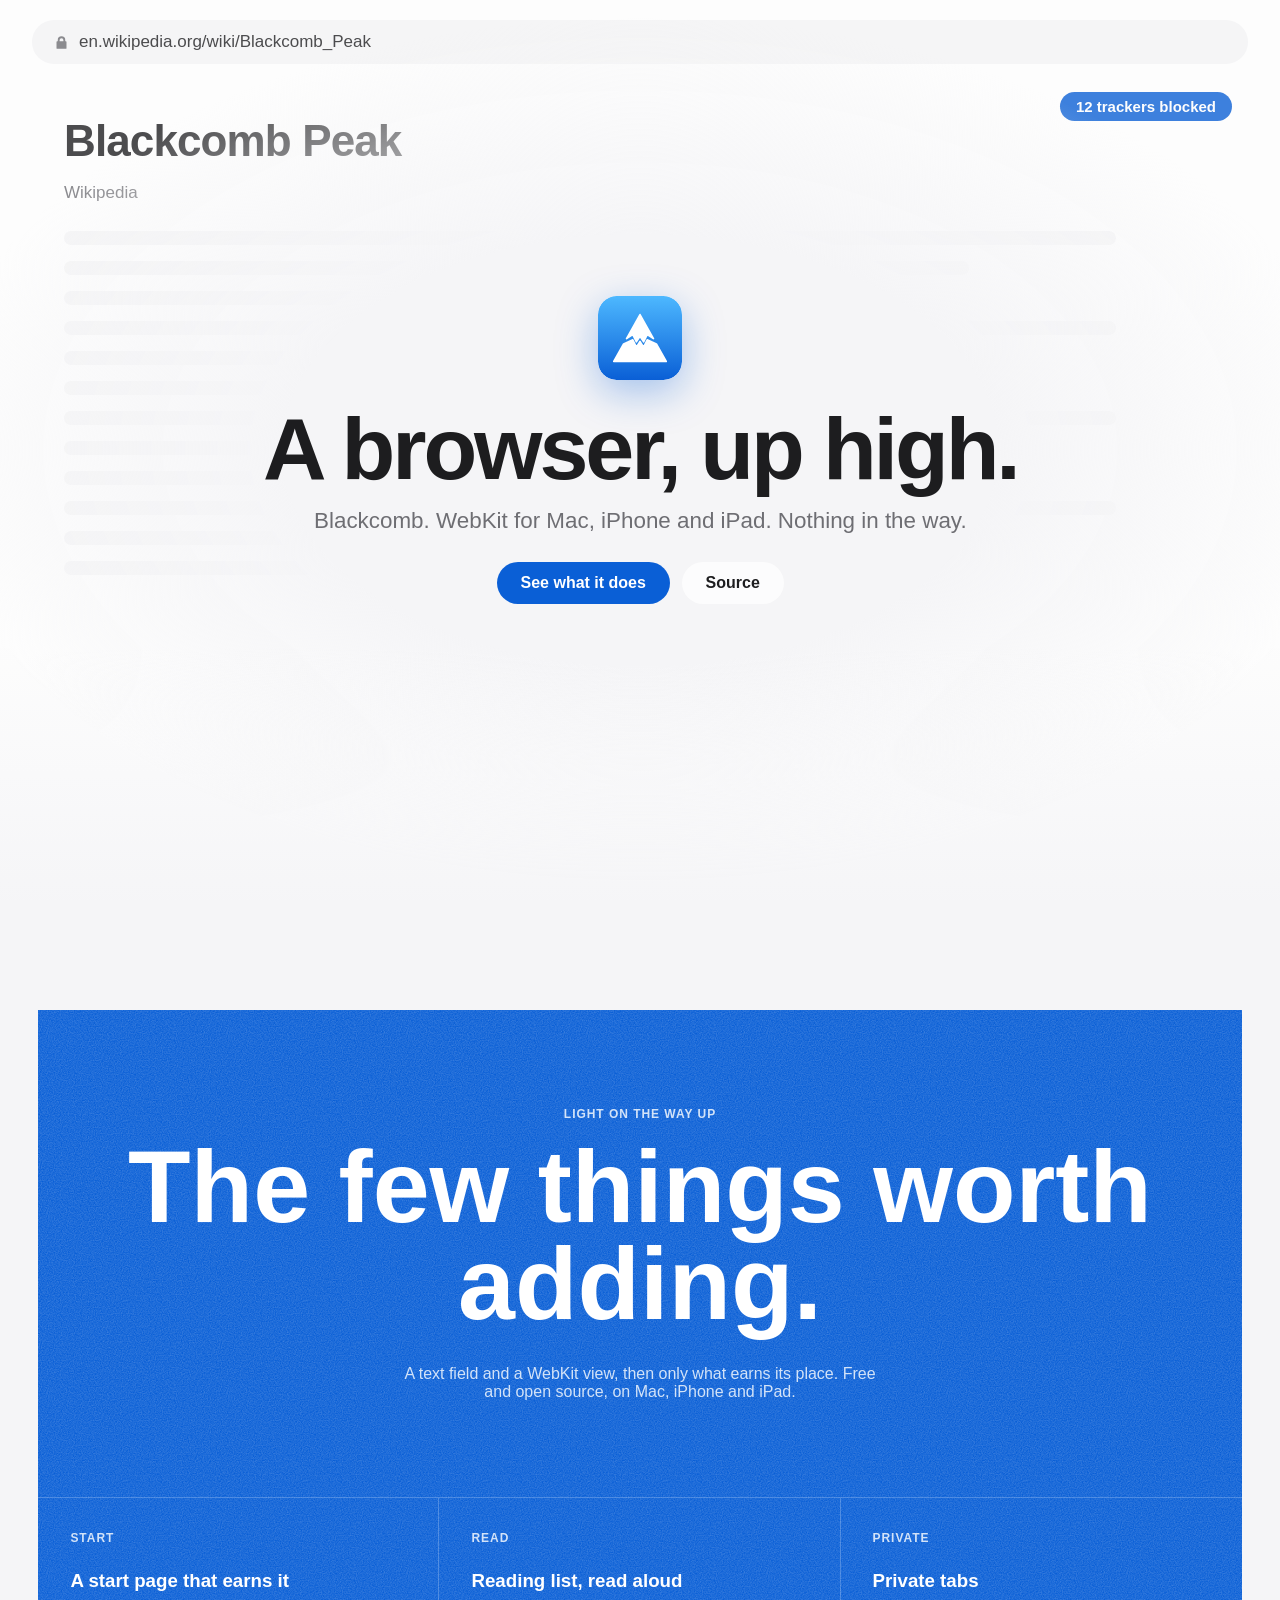
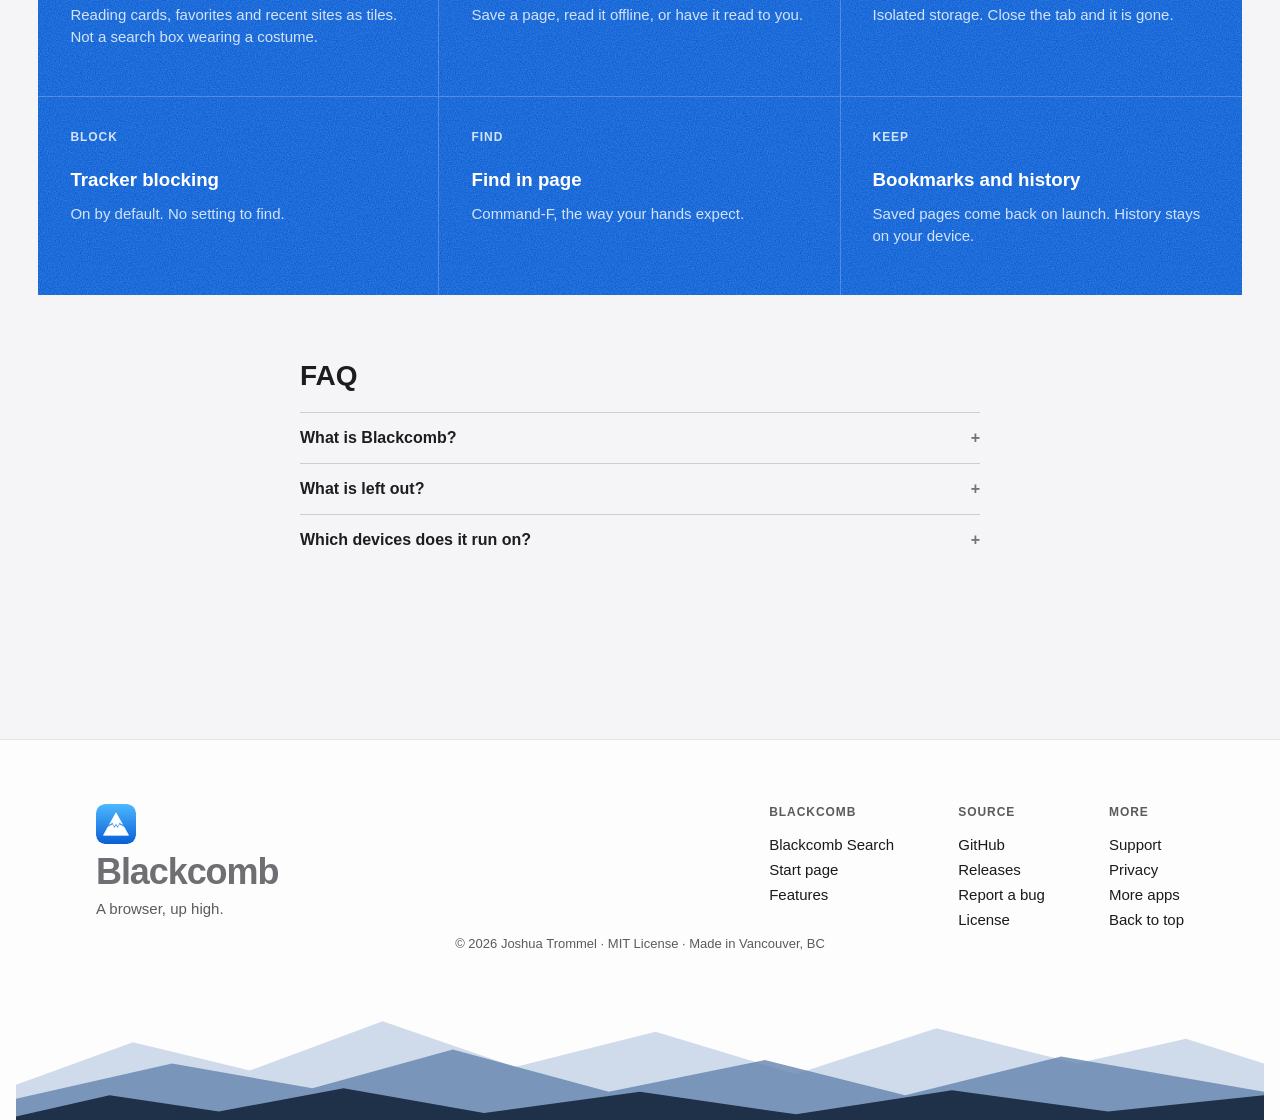
==== commit 999e9fe1: "v1.2.0: snow on the landing when it snows at Whistler, shorter README with screenshot Co-Authored-By" ====
--- a/landing/index.html
+++ b/landing/index.html
@@ -69,8 +69,8 @@
 @media (prefers-reduced-motion:reduce){.rv{opacity:1;transform:none;transition:none}.hint{animation:none}.layer,.sun,.copy{transform:none!important}}
 </style>
 <link rel="stylesheet" href="sections.css">
-<link rel="stylesheet" href="hero.css?v=3">
-<script src="hero.js?v=3" defer></script>
+<link rel="stylesheet" href="hero.css?v=4">
+<script src="hero.js?v=4" defer></script>
 </head>
 <body id="top">
 <header class="hero" id="hero">
@@ -98,6 +98,8 @@
     <article class="cell"><p class="label">Keep</p><h3>Bookmarks and history</h3><p>Saved pages come back on launch. History stays on your device.</p></article>
   </div>
 </section>
+
+<section class="faq" id="faq"><style>.faq{max-width:720px;margin:0 auto;padding:64px 20px}.faq h2{font-size:28px;line-height:1.2;font-weight:600;margin:0 0 20px}.faq details{border-top:1px solid color-mix(in srgb,currentColor 18%,transparent);padding:16px 0}.faq details:last-child{border-bottom:1px solid color-mix(in srgb,currentColor 18%,transparent)}.faq summary{cursor:pointer;font-weight:600;list-style:none;display:flex;justify-content:space-between;gap:16px}.faq summary::-webkit-details-marker{display:none}.faq summary::after{content:"+";opacity:.6}.faq details[open] summary::after{content:"\2212"}.faq p{margin:12px 0 0;opacity:.75;line-height:1.5}</style><h2>FAQ</h2><details><summary>What is Blackcomb?</summary><p>A WebKit browser for Mac, iPhone and iPad. Address bar, back, forward, reload and tabs.</p></details><details><summary>What is left out?</summary><p>Everything else, until there is a reason to add it.</p></details><details><summary>Which devices does it run on?</summary><p>Mac, iPhone and iPad.</p></details><script type="application/ld+json">{"@context": "https://schema.org", "@type": "FAQPage", "mainEntity": [{"@type": "Question", "name": "What is Blackcomb?", "acceptedAnswer": {"@type": "Answer", "text": "A WebKit browser for Mac, iPhone and iPad. Address bar, back, forward, reload and tabs."}}, {"@type": "Question", "name": "What is left out?", "acceptedAnswer": {"@type": "Answer", "text": "Everything else, until there is a reason to add it."}}, {"@type": "Question", "name": "Which devices does it run on?", "acceptedAnswer": {"@type": "Answer", "text": "Mac, iPhone and iPad."}}]}</script></section>
 </main>
 <footer class="foot" id="footer">
   <div class="foot-top">
--- a/landing/hero.css
+++ b/landing/hero.css
@@ -23,3 +23,7 @@
 .bk.done .bk-pill{opacity:1;transform:none}
 @media (max-width:560px){.bwall{opacity:.55}.bk-bar{margin:12px 16px 0;font-size:14px;padding:9px 16px}.bk-load{margin:6px 28px 0}.bk-pg{padding:24px 20px 0;gap:12px}.bk-pg b{font-size:28px;line-height:34px}.bk-pill{top:66px;right:16px;font-size:13px}.hero::before{background:radial-gradient(ellipse 120% 46% at 50% 50%,var(--paper) 62%,transparent 100%)}}
 @media (prefers-reduced-motion:reduce){.bk-load,.bk-pg,.bk-pill{transition:none}}
+.snowfall{position:absolute;inset:0;z-index:3;pointer-events:none;overflow:hidden}
+.snowfall i{position:absolute;top:-10px;border-radius:50%;background:#fff;opacity:.85;box-shadow:0 0 4px rgba(120,150,200,.5);animation:snow linear infinite}
+@keyframes snow{to{transform:translate3d(30px,105vh,0)}}
+.snow-note{margin-top:14px;font-size:.9rem;color:var(--dim)}
